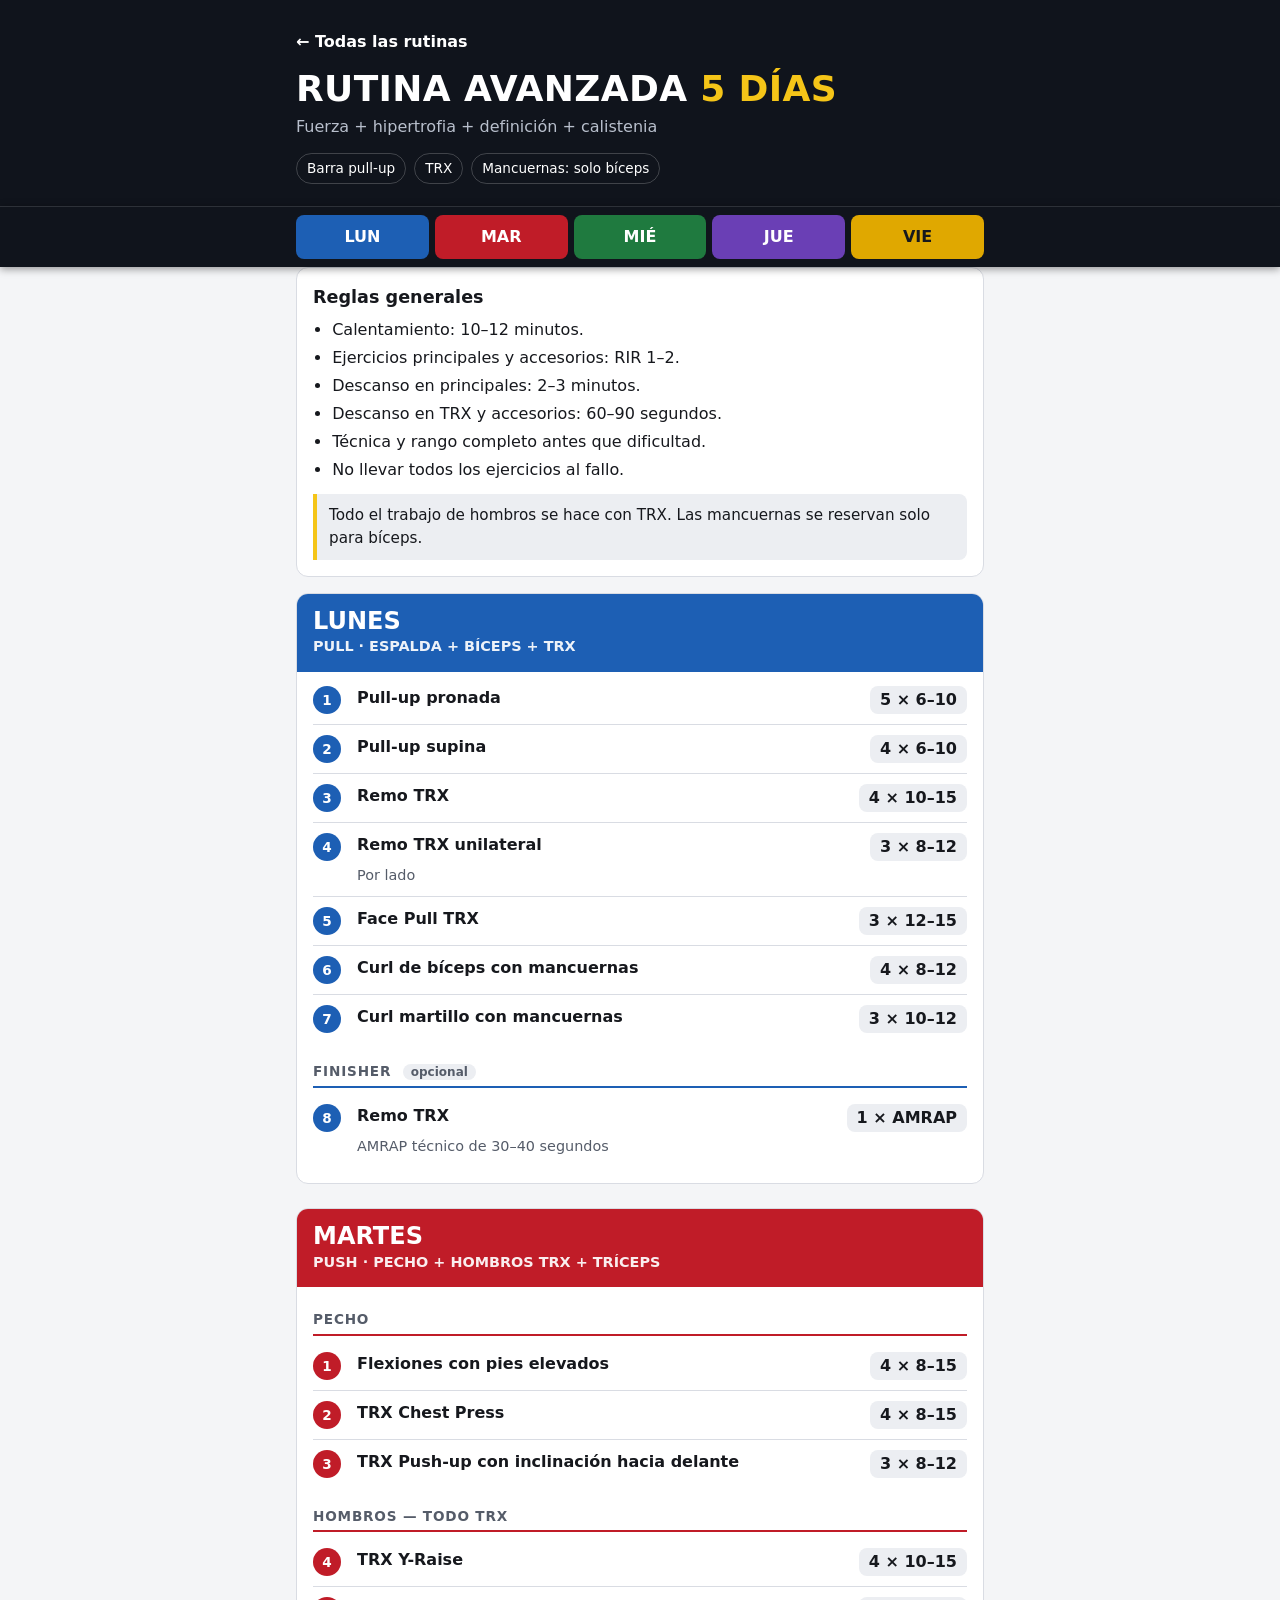
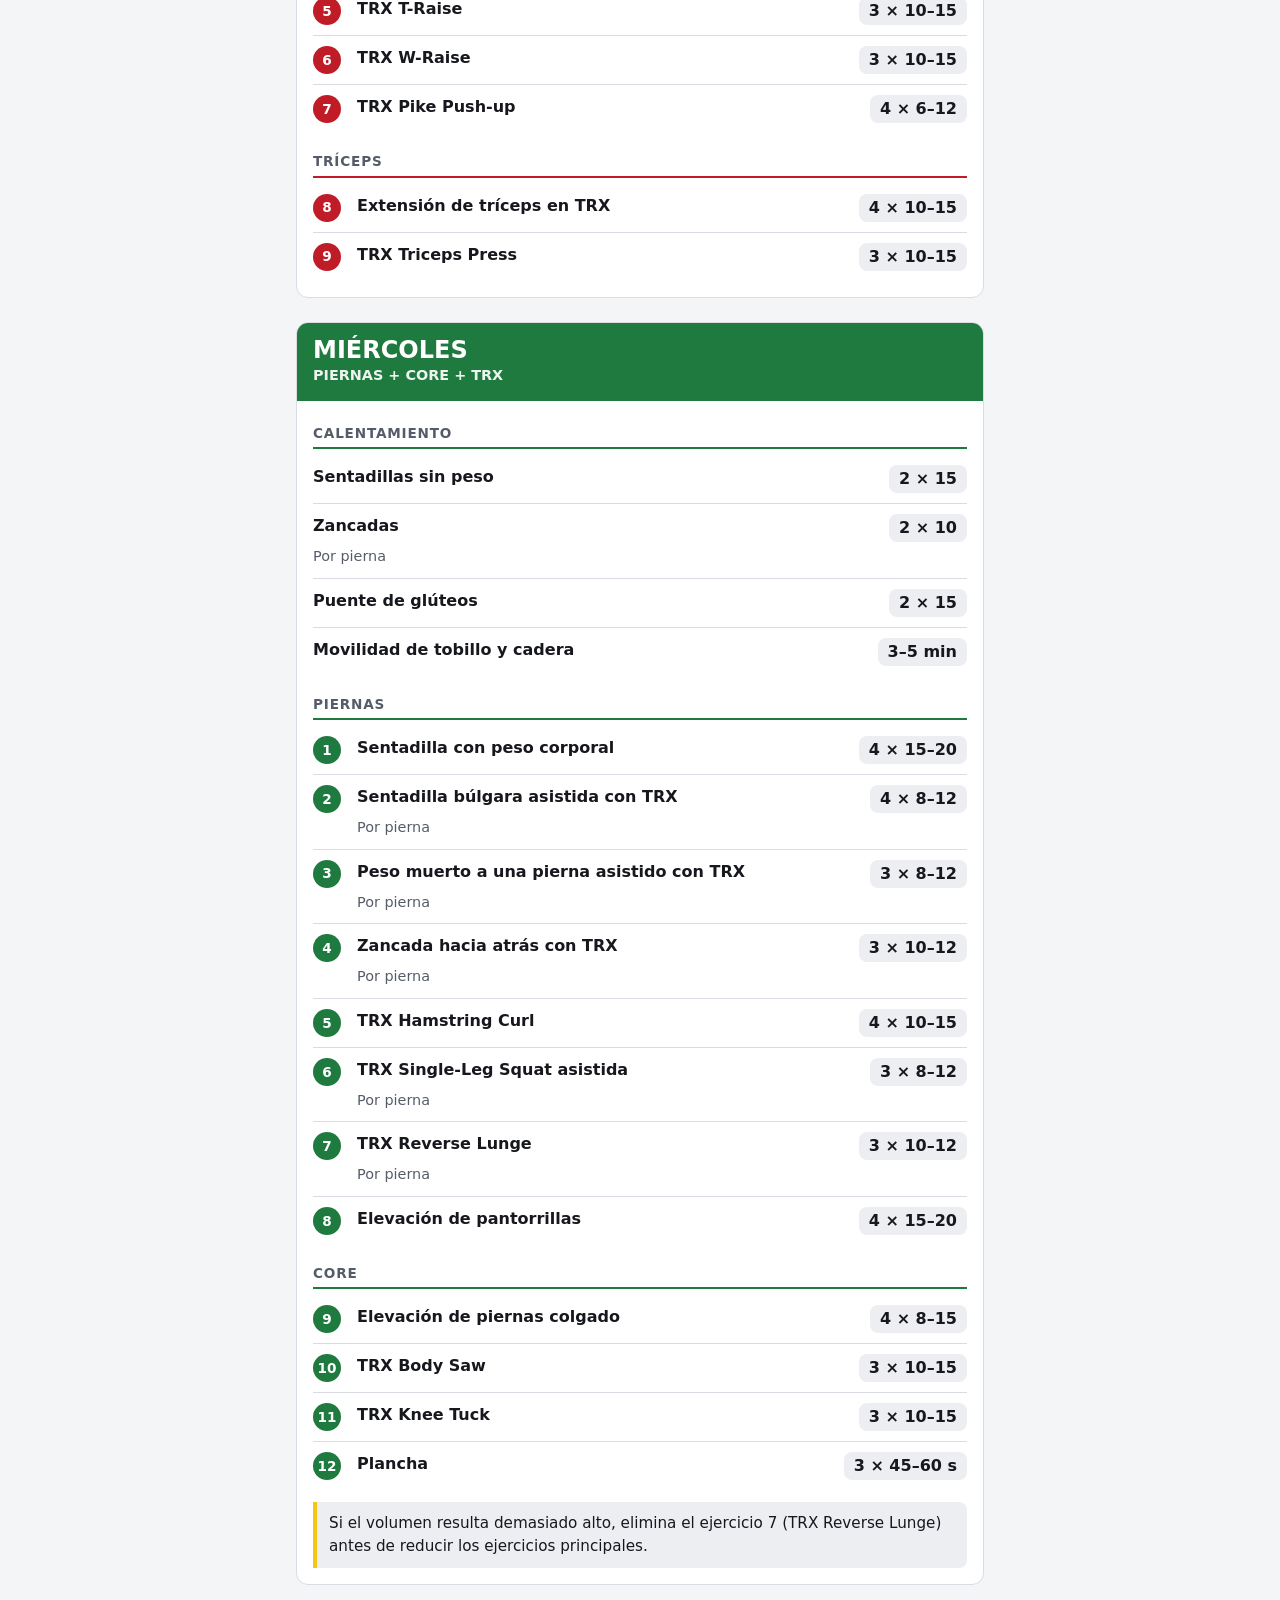
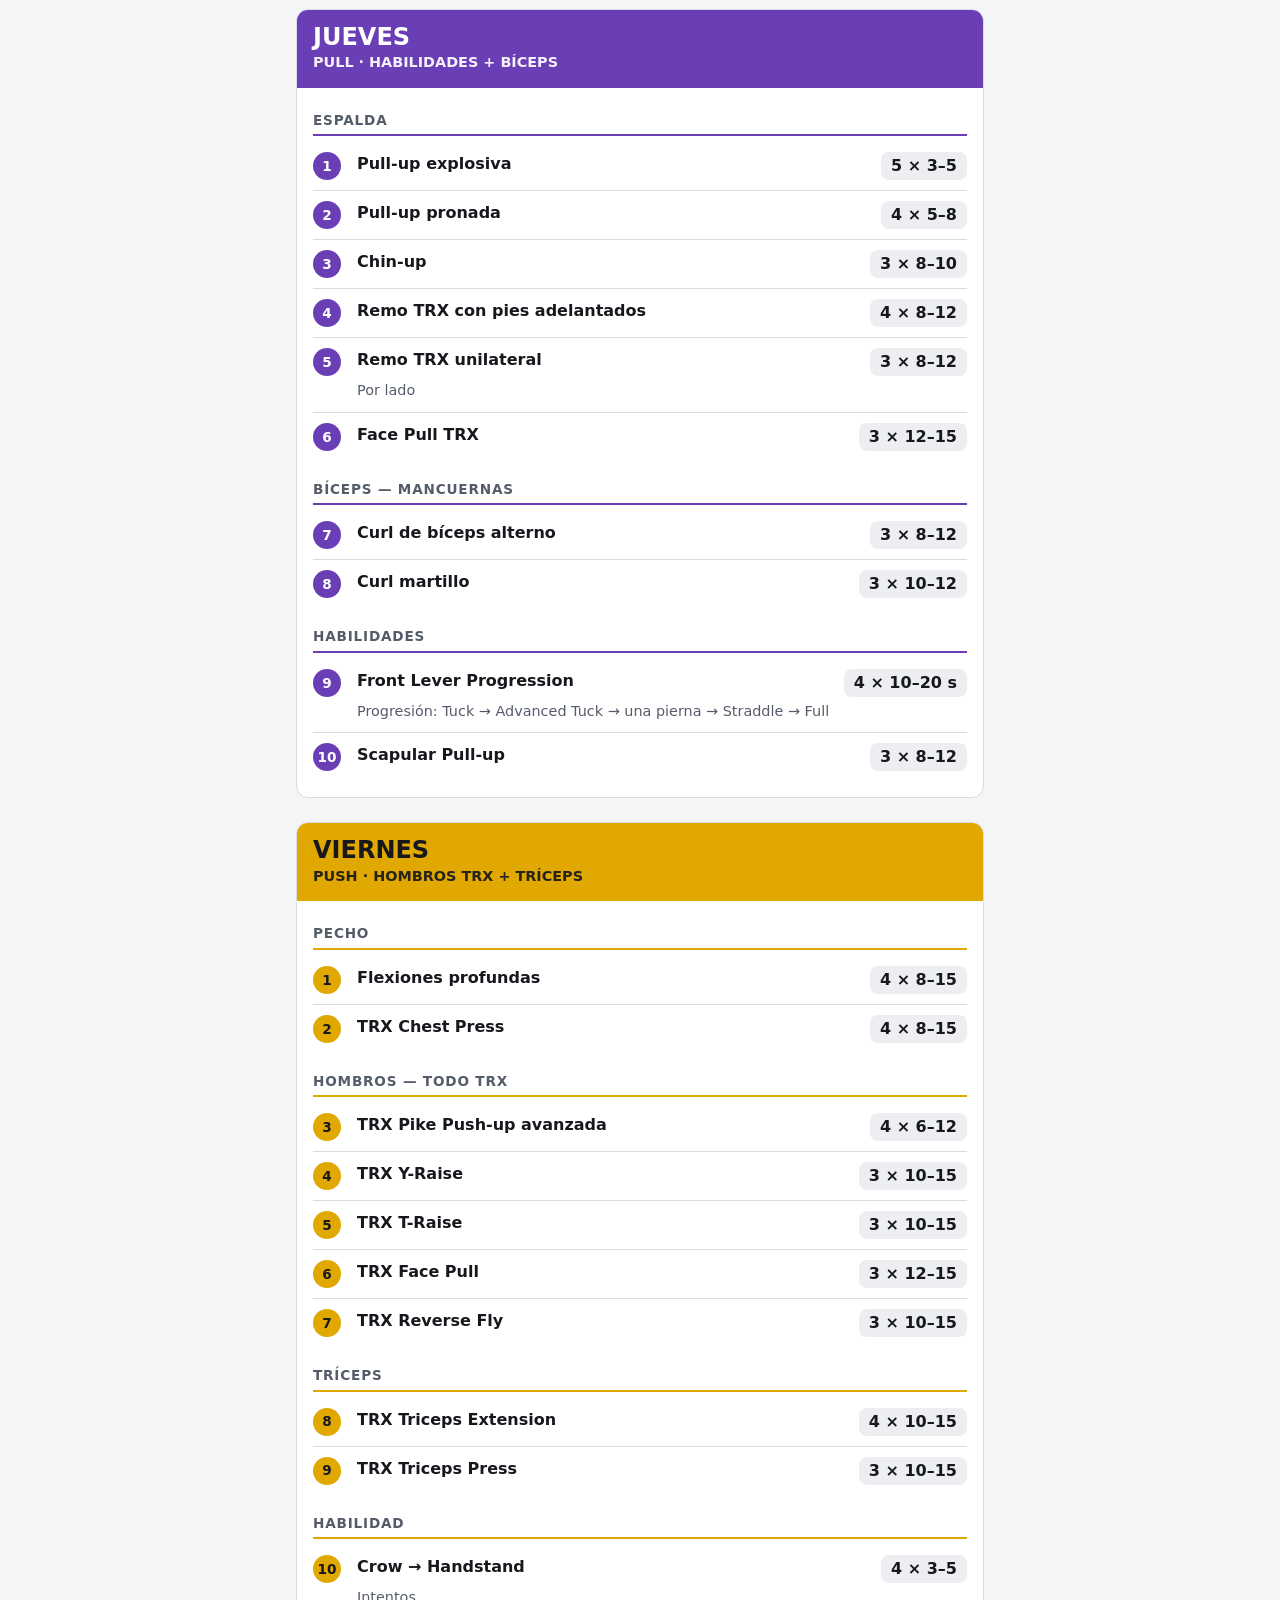
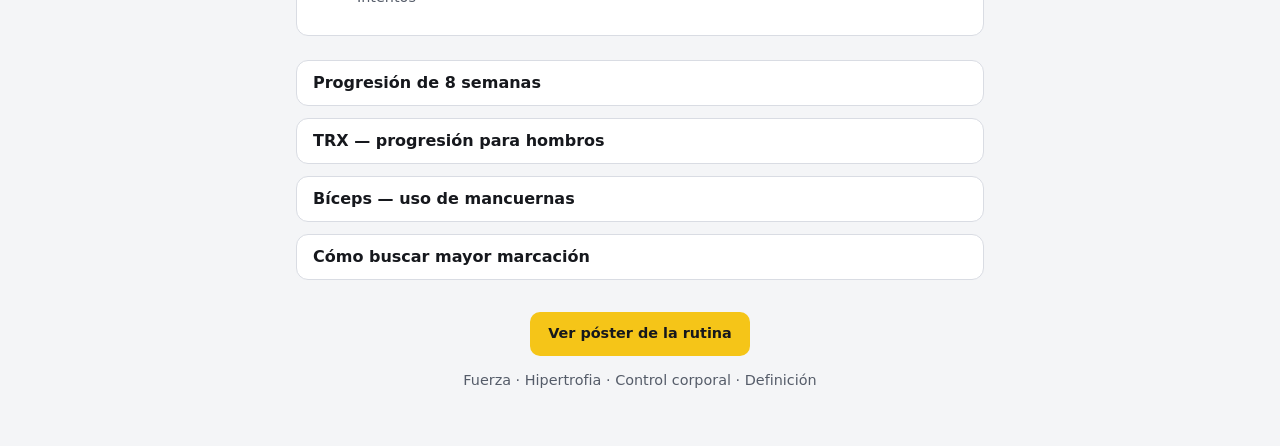
==== rutinas/avanzada-5-dias.html @ 7c186f1a "first commit" ====
<!DOCTYPE html>
<html lang="es">
<head>
  <meta charset="utf-8">
  <meta name="viewport" content="width=device-width, initial-scale=1">
  <meta name="color-scheme" content="light dark">
  <meta name="description" content="Rutina avanzada de 5 días: fuerza, hipertrofia, definición y calistenia con barra pull-up y TRX.">
  <title>Rutina Avanzada 5 días</title>
  <link rel="stylesheet" href="../css/styles.css">
</head>
<body>

  <header class="site-header">
    <div class="wrap">
      <a class="back" href="../index.html">← Todas las rutinas</a>
      <h1>Rutina avanzada <span class="hl">5 días</span></h1>
      <p class="lead">Fuerza + hipertrofia + definición + calistenia</p>
      <ul class="chips">
        <li>Barra pull-up</li>
        <li>TRX</li>
        <li>Mancuernas: solo bíceps</li>
      </ul>
    </div>
  </header>

  <nav class="daynav" aria-label="Días de la rutina">
    <ul>
      <li><a class="d-lunes" href="#lunes">Lun</a></li>
      <li><a class="d-martes" href="#martes">Mar</a></li>
      <li><a class="d-miercoles" href="#miercoles">Mié</a></li>
      <li><a class="d-jueves" href="#jueves">Jue</a></li>
      <li><a class="d-viernes" href="#viernes">Vie</a></li>
    </ul>
  </nav>

  <main class="wrap">

    <section class="card" aria-labelledby="reglas">
      <h2 id="reglas">Reglas generales</h2>
      <ul>
        <li>Calentamiento: 10–12 minutos.</li>
        <li>Ejercicios principales y accesorios: RIR 1–2.</li>
        <li>Descanso en principales: 2–3 minutos.</li>
        <li>Descanso en TRX y accesorios: 60–90 segundos.</li>
        <li>Técnica y rango completo antes que dificultad.</li>
        <li>No llevar todos los ejercicios al fallo.</li>
      </ul>
      <p class="note">
        Todo el trabajo de hombros se hace con TRX. Las mancuernas se reservan
        solo para bíceps.
      </p>
    </section>

    <!-- ================= LUNES ================= -->
    <section class="day day-lunes" id="lunes" aria-labelledby="h-lunes">
      <div class="day-head">
        <h2 id="h-lunes">Lunes</h2>
        <p>Pull · Espalda + bíceps + TRX</p>
      </div>
      <div class="day-body">
        <ul class="ex-list">
          <li><span class="ex-name">Pull-up pronada</span><span class="ex-sets">5 × 6–10</span></li>
          <li><span class="ex-name">Pull-up supina</span><span class="ex-sets">4 × 6–10</span></li>
          <li><span class="ex-name">Remo TRX</span><span class="ex-sets">4 × 10–15</span></li>
          <li><span class="ex-name">Remo TRX unilateral</span><span class="ex-sets">3 × 8–12</span><p class="ex-note">Por lado</p></li>
          <li><span class="ex-name">Face Pull TRX</span><span class="ex-sets">3 × 12–15</span></li>
          <li><span class="ex-name">Curl de bíceps con mancuernas</span><span class="ex-sets">4 × 8–12</span></li>
          <li><span class="ex-name">Curl martillo con mancuernas</span><span class="ex-sets">3 × 10–12</span></li>
        </ul>

        <h3 class="block-title">Finisher <span class="tag">opcional</span></h3>
        <ul class="ex-list">
          <li><span class="ex-name">Remo TRX</span><span class="ex-sets">1 × AMRAP</span><p class="ex-note">AMRAP técnico de 30–40 segundos</p></li>
        </ul>
      </div>
    </section>

    <!-- ================= MARTES ================= -->
    <section class="day day-martes" id="martes" aria-labelledby="h-martes">
      <div class="day-head">
        <h2 id="h-martes">Martes</h2>
        <p>Push · Pecho + hombros TRX + tríceps</p>
      </div>
      <div class="day-body">
        <h3 class="block-title">Pecho</h3>
        <ul class="ex-list">
          <li><span class="ex-name">Flexiones con pies elevados</span><span class="ex-sets">4 × 8–15</span></li>
          <li><span class="ex-name">TRX Chest Press</span><span class="ex-sets">4 × 8–15</span></li>
          <li><span class="ex-name">TRX Push-up con inclinación hacia delante</span><span class="ex-sets">3 × 8–12</span></li>
        </ul>

        <h3 class="block-title">Hombros — todo TRX</h3>
        <ul class="ex-list">
          <li><span class="ex-name">TRX Y-Raise</span><span class="ex-sets">4 × 10–15</span></li>
          <li><span class="ex-name">TRX T-Raise</span><span class="ex-sets">3 × 10–15</span></li>
          <li><span class="ex-name">TRX W-Raise</span><span class="ex-sets">3 × 10–15</span></li>
          <li><span class="ex-name">TRX Pike Push-up</span><span class="ex-sets">4 × 6–12</span></li>
        </ul>

        <h3 class="block-title">Tríceps</h3>
        <ul class="ex-list">
          <li><span class="ex-name">Extensión de tríceps en TRX</span><span class="ex-sets">4 × 10–15</span></li>
          <li><span class="ex-name">TRX Triceps Press</span><span class="ex-sets">3 × 10–15</span></li>
        </ul>
      </div>
    </section>

    <!-- ================= MIÉRCOLES ================= -->
    <section class="day day-miercoles" id="miercoles" aria-labelledby="h-miercoles">
      <div class="day-head">
        <h2 id="h-miercoles">Miércoles</h2>
        <p>Piernas + core + TRX</p>
      </div>
      <div class="day-body">
        <h3 class="block-title">Calentamiento</h3>
        <ul class="ex-list no-num">
          <li><span class="ex-name">Sentadillas sin peso</span><span class="ex-sets">2 × 15</span></li>
          <li><span class="ex-name">Zancadas</span><span class="ex-sets">2 × 10</span><p class="ex-note">Por pierna</p></li>
          <li><span class="ex-name">Puente de glúteos</span><span class="ex-sets">2 × 15</span></li>
          <li><span class="ex-name">Movilidad de tobillo y cadera</span><span class="ex-sets">3–5 min</span></li>
        </ul>

        <h3 class="block-title">Piernas</h3>
        <ul class="ex-list">
          <li><span class="ex-name">Sentadilla con peso corporal</span><span class="ex-sets">4 × 15–20</span></li>
          <li><span class="ex-name">Sentadilla búlgara asistida con TRX</span><span class="ex-sets">4 × 8–12</span><p class="ex-note">Por pierna</p></li>
          <li><span class="ex-name">Peso muerto a una pierna asistido con TRX</span><span class="ex-sets">3 × 8–12</span><p class="ex-note">Por pierna</p></li>
          <li><span class="ex-name">Zancada hacia atrás con TRX</span><span class="ex-sets">3 × 10–12</span><p class="ex-note">Por pierna</p></li>
          <li><span class="ex-name">TRX Hamstring Curl</span><span class="ex-sets">4 × 10–15</span></li>
          <li><span class="ex-name">TRX Single-Leg Squat asistida</span><span class="ex-sets">3 × 8–12</span><p class="ex-note">Por pierna</p></li>
          <li><span class="ex-name">TRX Reverse Lunge</span><span class="ex-sets">3 × 10–12</span><p class="ex-note">Por pierna</p></li>
          <li><span class="ex-name">Elevación de pantorrillas</span><span class="ex-sets">4 × 15–20</span></li>
        </ul>

        <h3 class="block-title">Core</h3>
        <ul class="ex-list">
          <li><span class="ex-name">Elevación de piernas colgado</span><span class="ex-sets">4 × 8–15</span></li>
          <li><span class="ex-name">TRX Body Saw</span><span class="ex-sets">3 × 10–15</span></li>
          <li><span class="ex-name">TRX Knee Tuck</span><span class="ex-sets">3 × 10–15</span></li>
          <li><span class="ex-name">Plancha</span><span class="ex-sets">3 × 45–60 s</span></li>
        </ul>

        <p class="note">
          Si el volumen resulta demasiado alto, elimina el ejercicio 7
          (TRX Reverse Lunge) antes de reducir los ejercicios principales.
        </p>
      </div>
    </section>

    <!-- ================= JUEVES ================= -->
    <section class="day day-jueves" id="jueves" aria-labelledby="h-jueves">
      <div class="day-head">
        <h2 id="h-jueves">Jueves</h2>
        <p>Pull · Habilidades + bíceps</p>
      </div>
      <div class="day-body">
        <h3 class="block-title">Espalda</h3>
        <ul class="ex-list">
          <li><span class="ex-name">Pull-up explosiva</span><span class="ex-sets">5 × 3–5</span></li>
          <li><span class="ex-name">Pull-up pronada</span><span class="ex-sets">4 × 5–8</span></li>
          <li><span class="ex-name">Chin-up</span><span class="ex-sets">3 × 8–10</span></li>
          <li><span class="ex-name">Remo TRX con pies adelantados</span><span class="ex-sets">4 × 8–12</span></li>
          <li><span class="ex-name">Remo TRX unilateral</span><span class="ex-sets">3 × 8–12</span><p class="ex-note">Por lado</p></li>
          <li><span class="ex-name">Face Pull TRX</span><span class="ex-sets">3 × 12–15</span></li>
        </ul>

        <h3 class="block-title">Bíceps — mancuernas</h3>
        <ul class="ex-list">
          <li><span class="ex-name">Curl de bíceps alterno</span><span class="ex-sets">3 × 8–12</span></li>
          <li><span class="ex-name">Curl martillo</span><span class="ex-sets">3 × 10–12</span></li>
        </ul>

        <h3 class="block-title">Habilidades</h3>
        <ul class="ex-list">
          <li>
            <span class="ex-name">Front Lever Progression</span><span class="ex-sets">4 × 10–20 s</span>
            <p class="ex-note">Progresión: Tuck → Advanced Tuck → una pierna → Straddle → Full</p>
          </li>
          <li><span class="ex-name">Scapular Pull-up</span><span class="ex-sets">3 × 8–12</span></li>
        </ul>
      </div>
    </section>

    <!-- ================= VIERNES ================= -->
    <section class="day day-viernes" id="viernes" aria-labelledby="h-viernes">
      <div class="day-head">
        <h2 id="h-viernes">Viernes</h2>
        <p>Push · Hombros TRX + tríceps</p>
      </div>
      <div class="day-body">
        <h3 class="block-title">Pecho</h3>
        <ul class="ex-list">
          <li><span class="ex-name">Flexiones profundas</span><span class="ex-sets">4 × 8–15</span></li>
          <li><span class="ex-name">TRX Chest Press</span><span class="ex-sets">4 × 8–15</span></li>
        </ul>

        <h3 class="block-title">Hombros — todo TRX</h3>
        <ul class="ex-list">
          <li><span class="ex-name">TRX Pike Push-up avanzada</span><span class="ex-sets">4 × 6–12</span></li>
          <li><span class="ex-name">TRX Y-Raise</span><span class="ex-sets">3 × 10–15</span></li>
          <li><span class="ex-name">TRX T-Raise</span><span class="ex-sets">3 × 10–15</span></li>
          <li><span class="ex-name">TRX Face Pull</span><span class="ex-sets">3 × 12–15</span></li>
          <li><span class="ex-name">TRX Reverse Fly</span><span class="ex-sets">3 × 10–15</span></li>
        </ul>

        <h3 class="block-title">Tríceps</h3>
        <ul class="ex-list">
          <li><span class="ex-name">TRX Triceps Extension</span><span class="ex-sets">4 × 10–15</span></li>
          <li><span class="ex-name">TRX Triceps Press</span><span class="ex-sets">3 × 10–15</span></li>
        </ul>

        <h3 class="block-title">Habilidad</h3>
        <ul class="ex-list">
          <li><span class="ex-name">Crow → Handstand</span><span class="ex-sets">4 × 3–5</span><p class="ex-note">Intentos</p></li>
        </ul>
      </div>
    </section>

    <!-- ================= INFORMACIÓN ADICIONAL ================= -->
    <section id="info" aria-labelledby="h-info">
      <h2 id="h-info" class="visually-title">Más información</h2>

      <details>
        <summary>Progresión de 8 semanas</summary>
        <div class="inner">
          <ol class="weeks">
            <li><b>Sem 1</b><span>Adaptación. RIR 2–3.</span></li>
            <li><b>Sem 2</b><span>Aumentar 1 repetición cuando sea posible.</span></li>
            <li><b>Sem 3</b><span>Trabajar principalmente a RIR 1–2.</span></li>
            <li><b>Sem 4</b><span>Aumentar ligeramente la dificultad en TRX.</span></li>
            <li><b>Sem 5</b><span>Buscar la parte superior del rango de repeticiones.</span></li>
            <li><b>Sem 6</b><span>Aumentar nuevamente dificultad o repeticiones.</span></li>
            <li><b>Sem 7</b><span>Semana fuerte. Mantener técnica y evitar el fallo constante.</span></li>
            <li><b>Sem 8</b><span>Descarga. Reducir aproximadamente 30–40 % del volumen.</span></li>
          </ol>
        </div>
      </details>

      <details>
        <summary>TRX — progresión para hombros</summary>
        <div class="inner">
          <p>Para aumentar la dificultad:</p>
          <ol>
            <li>Alejar los pies del punto de anclaje.</li>
            <li>Aumentar la inclinación corporal.</li>
            <li>Aumentar el rango de movimiento.</li>
            <li>Hacer la fase negativa lentamente: 2–3 segundos.</li>
            <li>Usar variantes unilaterales cuando sean seguras.</li>
            <li>Mantener una pausa de 1 segundo en la posición de máxima contracción.</li>
          </ol>
          <p class="note">
            En Y-Raise, T-Raise, W-Raise y Reverse Fly no hace falta buscar una
            carga extrema. La calidad del movimiento y el control escapular son
            prioritarios.
          </p>
        </div>
      </details>

      <details>
        <summary>Bíceps — uso de mancuernas</summary>
        <div class="inner">
          <p>Las mancuernas se usan exclusivamente para:</p>
          <ul>
            <li>Curl de bíceps</li>
            <li>Curl alterno</li>
            <li>Curl martillo</li>
          </ul>
          <p class="note warn">
            No se usan mancuernas para hombros, pecho ni piernas en esta versión.
          </p>
        </div>
      </details>

      <details>
        <summary>Cómo buscar mayor marcación</summary>
        <div class="inner">
          <p>
            El entrenamiento con TRX puede aumentar el trabajo muscular y el
            control, pero no elimina grasa de una zona concreta (hombros,
            brazos o abdomen). La definición visual depende principalmente del
            porcentaje de grasa corporal.
          </p>
          <ol>
            <li>Mantener el entrenamiento de fuerza.</li>
            <li>Mantener suficiente proteína.</li>
            <li>Controlar la ingesta calórica según el objetivo.</li>
            <li>Dormir y recuperar adecuadamente.</li>
            <li>Progresar en los ejercicios.</li>
            <li>Mantener constancia durante varias semanas.</li>
          </ol>
        </div>
      </details>
    </section>

  </main>

  <footer class="site-footer">
    <div class="wrap">
      <a class="btn" href="../img/avanzada-5-dias-poster.webp">Ver póster de la rutina</a>
      <p>Fuerza · Hipertrofia · Control corporal · Definición</p>
    </div>
  </footer>

</body>
</html>
---- css/styles.css ----
/* ==========================================================
   Rutinas — hoja de estilos compartida (mobile-first)
   Sin JavaScript. Modo claro/oscuro según el dispositivo.
   ========================================================== */

:root {
  --bg: #f4f5f7;
  --surface: #ffffff;
  --surface-2: #eceef2;
  --text: #16181d;
  --muted: #555c69;
  --border: #d9dce3;
  --link: #1d5fb4;
  --header-bg: #10141c;
  --header-text: #ffffff;
  --header-muted: #b8bfcc;
  --accent: #f5c518;

  --radius: 12px;
  --gutter: 16px;
  --tap: 44px;

  /* Un color por día, como en el póster */
  --lunes: #1d5fb4;
  --martes: #c01c28;
  --miercoles: #1f7a3f;
  --jueves: #6a3fb5;
  --viernes: #e0a800;
  --on-lunes: #ffffff;
  --on-martes: #ffffff;
  --on-miercoles: #ffffff;
  --on-jueves: #ffffff;
  --on-viernes: #16181d;
}

@media (prefers-color-scheme: dark) {
  :root {
    --bg: #0d1016;
    --surface: #171b24;
    --surface-2: #212633;
    --text: #eef0f4;
    --muted: #a5adbb;
    --border: #2b3140;
    --link: #7fb0ff;
    --header-bg: #06080c;
  }
}

*,
*::before,
*::after {
  box-sizing: border-box;
}

html {
  -webkit-text-size-adjust: 100%;
  scroll-behavior: smooth;
  scroll-padding-top: 64px; /* deja ver el título del día bajo el menú fijo */
}

body {
  margin: 0;
  background: var(--bg);
  color: var(--text);
  font: 1rem/1.5 system-ui, -apple-system, "Segoe UI", Roboto, sans-serif;
  overflow-wrap: anywhere;
}

img {
  max-width: 100%;
  height: auto;
}

a {
  color: var(--link);
}

a:focus-visible,
summary:focus-visible {
  outline: 3px solid var(--accent);
  outline-offset: 2px;
}

/* Título solo para lectores de pantalla */
.visually-title {
  position: absolute;
  width: 1px;
  height: 1px;
  overflow: hidden;
  clip-path: inset(50%);
  white-space: nowrap;
}

.wrap {
  max-width: 720px;
  margin: 0 auto;
  padding: 0 var(--gutter);
}

/* ---------- Cabecera ---------- */

.site-header {
  background: var(--header-bg);
  color: var(--header-text);
  padding: 20px 0 22px;
}

.site-header h1 {
  margin: 0 0 6px;
  font-size: 1.75rem;
  line-height: 1.15;
  text-transform: uppercase;
  letter-spacing: 0.01em;
}

.site-header h1 .hl {
  color: var(--accent);
}

.site-header .lead {
  margin: 0;
  color: var(--header-muted);
}

.back {
  display: inline-flex;
  align-items: center;
  min-height: var(--tap);
  margin-bottom: 4px;
  color: var(--header-text);
  font-weight: 600;
  text-decoration: none;
}

.back:hover {
  text-decoration: underline;
}

.chips {
  display: flex;
  flex-wrap: wrap;
  gap: 8px;
  margin: 14px 0 0;
  padding: 0;
  list-style: none;
}

.chips li {
  padding: 4px 10px;
  border: 1px solid #ffffff33;
  border-radius: 999px;
  font-size: 0.85rem;
  color: var(--header-text);
}

/* ---------- Menú de días (fijo arriba) ---------- */

.daynav {
  position: sticky;
  top: 0;
  z-index: 10;
  background: var(--header-bg);
  border-top: 1px solid #ffffff1f;
  box-shadow: 0 2px 8px #0006;
}

.daynav ul {
  display: grid;
  grid-template-columns: repeat(5, 1fr);
  gap: 6px;
  max-width: 720px;
  margin: 0 auto;
  padding: 8px var(--gutter);
  list-style: none;
}

.daynav a {
  display: flex;
  align-items: center;
  justify-content: center;
  min-height: var(--tap);
  border-radius: 8px;
  font-size: 0.9rem;
  font-weight: 700;
  text-decoration: none;
  text-transform: uppercase;
}

.daynav .d-lunes { background: var(--lunes); color: var(--on-lunes); }
.daynav .d-martes { background: var(--martes); color: var(--on-martes); }
.daynav .d-miercoles { background: var(--miercoles); color: var(--on-miercoles); }
.daynav .d-jueves { background: var(--jueves); color: var(--on-jueves); }
.daynav .d-viernes { background: var(--viernes); color: var(--on-viernes); }

/* ---------- Tarjetas genéricas ---------- */

main {
  padding: 20px 0 8px;
}

.card {
  background: var(--surface);
  border: 1px solid var(--border);
  border-radius: var(--radius);
  padding: 16px;
  margin: 0 0 16px;
}

.card h2 {
  margin: 0 0 8px;
  font-size: 1.1rem;
}

.card ul,
.card ol {
  margin: 0;
  padding-left: 1.2rem;
}

.card li + li {
  margin-top: 4px;
}

.note {
  margin: 12px 0 0;
  padding: 10px 12px;
  border-left: 4px solid var(--accent);
  background: var(--surface-2);
  border-radius: 0 8px 8px 0;
  font-size: 0.95rem;
}

.note.warn {
  border-left-color: var(--martes);
}

/* ---------- Inicio: lista de rutinas ---------- */

.routine-list {
  display: grid;
  gap: 16px;
  margin: 0;
  padding: 0;
  list-style: none;
}

.routine-card {
  display: block;
  padding: 18px;
  background: var(--surface);
  border: 1px solid var(--border);
  border-left: 6px solid var(--accent);
  border-radius: var(--radius);
  color: var(--text);
  text-decoration: none;
}

.routine-card:hover {
  border-color: var(--accent);
}

.routine-card h2 {
  margin: 0 0 4px;
  font-size: 1.25rem;
}

.routine-card p {
  margin: 0 0 10px;
  color: var(--muted);
}

.routine-card .meta {
  display: flex;
  flex-wrap: wrap;
  gap: 8px;
  margin: 0;
  padding: 0;
  list-style: none;
}

.routine-card .meta li {
  padding: 3px 10px;
  background: var(--surface-2);
  border-radius: 999px;
  font-size: 0.85rem;
}

.routine-card .go {
  display: inline-block;
  margin-top: 12px;
  font-weight: 700;
  color: var(--link);
}

/* ---------- Días ---------- */

.day {
  margin: 0 0 24px;
  background: var(--surface);
  border: 1px solid var(--border);
  border-radius: var(--radius);
  overflow: hidden;
}

.day-head {
  padding: 14px 16px;
  background: var(--day);
  color: var(--on-day);
}

.day-head h2 {
  margin: 0;
  font-size: 1.5rem;
  line-height: 1.1;
  text-transform: uppercase;
}

.day-head p {
  margin: 2px 0 0;
  font-size: 0.9rem;
  font-weight: 600;
  text-transform: uppercase;
  opacity: 0.92;
}

.day-lunes { --day: var(--lunes); --on-day: var(--on-lunes); }
.day-martes { --day: var(--martes); --on-day: var(--on-martes); }
.day-miercoles { --day: var(--miercoles); --on-day: var(--on-miercoles); }
.day-jueves { --day: var(--jueves); --on-day: var(--on-jueves); }
.day-viernes { --day: var(--viernes); --on-day: var(--on-viernes); }

.day-body {
  padding: 4px 16px 16px;
  counter-reset: ex; /* la numeración continúa entre bloques del mismo día */
}

.block-title {
  margin: 18px 0 6px;
  padding-bottom: 4px;
  border-bottom: 2px solid var(--day);
  font-size: 0.85rem;
  letter-spacing: 0.06em;
  text-transform: uppercase;
  color: var(--muted);
}

.block-title .tag {
  margin-left: 6px;
  padding: 1px 8px;
  border-radius: 999px;
  background: var(--surface-2);
  font-size: 0.75rem;
  letter-spacing: 0;
  text-transform: none;
}

.ex-list {
  margin: 0;
  padding: 0;
  list-style: none;
}

.ex-list > li {
  display: grid;
  grid-template-columns: 32px 1fr auto;
  align-items: start;
  gap: 4px 12px;
  padding: 10px 0;
  border-bottom: 1px solid var(--border);
}

.ex-list > li:last-child {
  border-bottom: 0;
}

.ex-list:not(.no-num) > li {
  counter-increment: ex;
}

.ex-list:not(.no-num) > li::before {
  content: counter(ex);
  display: grid;
  place-items: center;
  width: 28px;
  height: 28px;
  border-radius: 50%;
  background: var(--day);
  color: var(--on-day);
  font-size: 0.85rem;
  font-weight: 700;
}

.ex-list.no-num > li {
  grid-template-columns: 1fr auto;
}

.ex-name {
  font-weight: 600;
}

.ex-sets {
  padding: 2px 10px;
  border-radius: 8px;
  background: var(--surface-2);
  font-weight: 700;
  font-variant-numeric: tabular-nums;
  white-space: nowrap;
}

.ex-note {
  grid-column: 2 / -1;
  margin: 0;
  color: var(--muted);
  font-size: 0.9rem;
}

.no-num .ex-note {
  grid-column: 1 / -1;
}

/* ---------- Información adicional (colapsable) ---------- */

details {
  margin: 0 0 12px;
  background: var(--surface);
  border: 1px solid var(--border);
  border-radius: var(--radius);
}

summary {
  display: flex;
  align-items: center;
  min-height: var(--tap);
  padding: 8px 16px;
  font-weight: 700;
  cursor: pointer;
}

details[open] > summary {
  border-bottom: 1px solid var(--border);
}

details .inner {
  padding: 12px 16px 16px;
}

details .inner > :first-child {
  margin-top: 0;
}

details .inner > :last-child {
  margin-bottom: 0;
}

.weeks {
  margin: 0;
  padding: 0;
  list-style: none;
}

.weeks li {
  display: grid;
  grid-template-columns: 52px 1fr;
  gap: 8px;
  padding: 8px 0;
  border-bottom: 1px solid var(--border);
}

.weeks li:last-child {
  border-bottom: 0;
}

.weeks b {
  color: var(--muted);
}

/* ---------- Pie ---------- */

.site-footer {
  padding: 20px 0 40px;
  color: var(--muted);
  font-size: 0.9rem;
  text-align: center;
}

.btn {
  display: inline-flex;
  align-items: center;
  justify-content: center;
  min-height: var(--tap);
  padding: 0 18px;
  border-radius: 10px;
  background: var(--accent);
  color: #16181d;
  font-weight: 700;
  text-decoration: none;
}

.poster {
  display: block;
  margin: 16px auto 0;
  border-radius: var(--radius);
}

/* ---------- Pantallas más grandes ---------- */

@media (min-width: 600px) {
  .site-header h1 {
    font-size: 2.25rem;
  }

  .daynav a {
    font-size: 1rem;
  }
}

/* ---------- Impresión ---------- */

@media print {
  :root {
    --bg: #fff;
    --surface: #fff;
    --surface-2: #eee;
    --text: #000;
    --muted: #333;
    --border: #999;
    --header-bg: #fff;
    --header-text: #000;
    --header-muted: #333;
  }

  .daynav,
  .back,
  .btn,
  .site-footer {
    display: none;
  }

  .day {
    break-inside: avoid;
  }
}
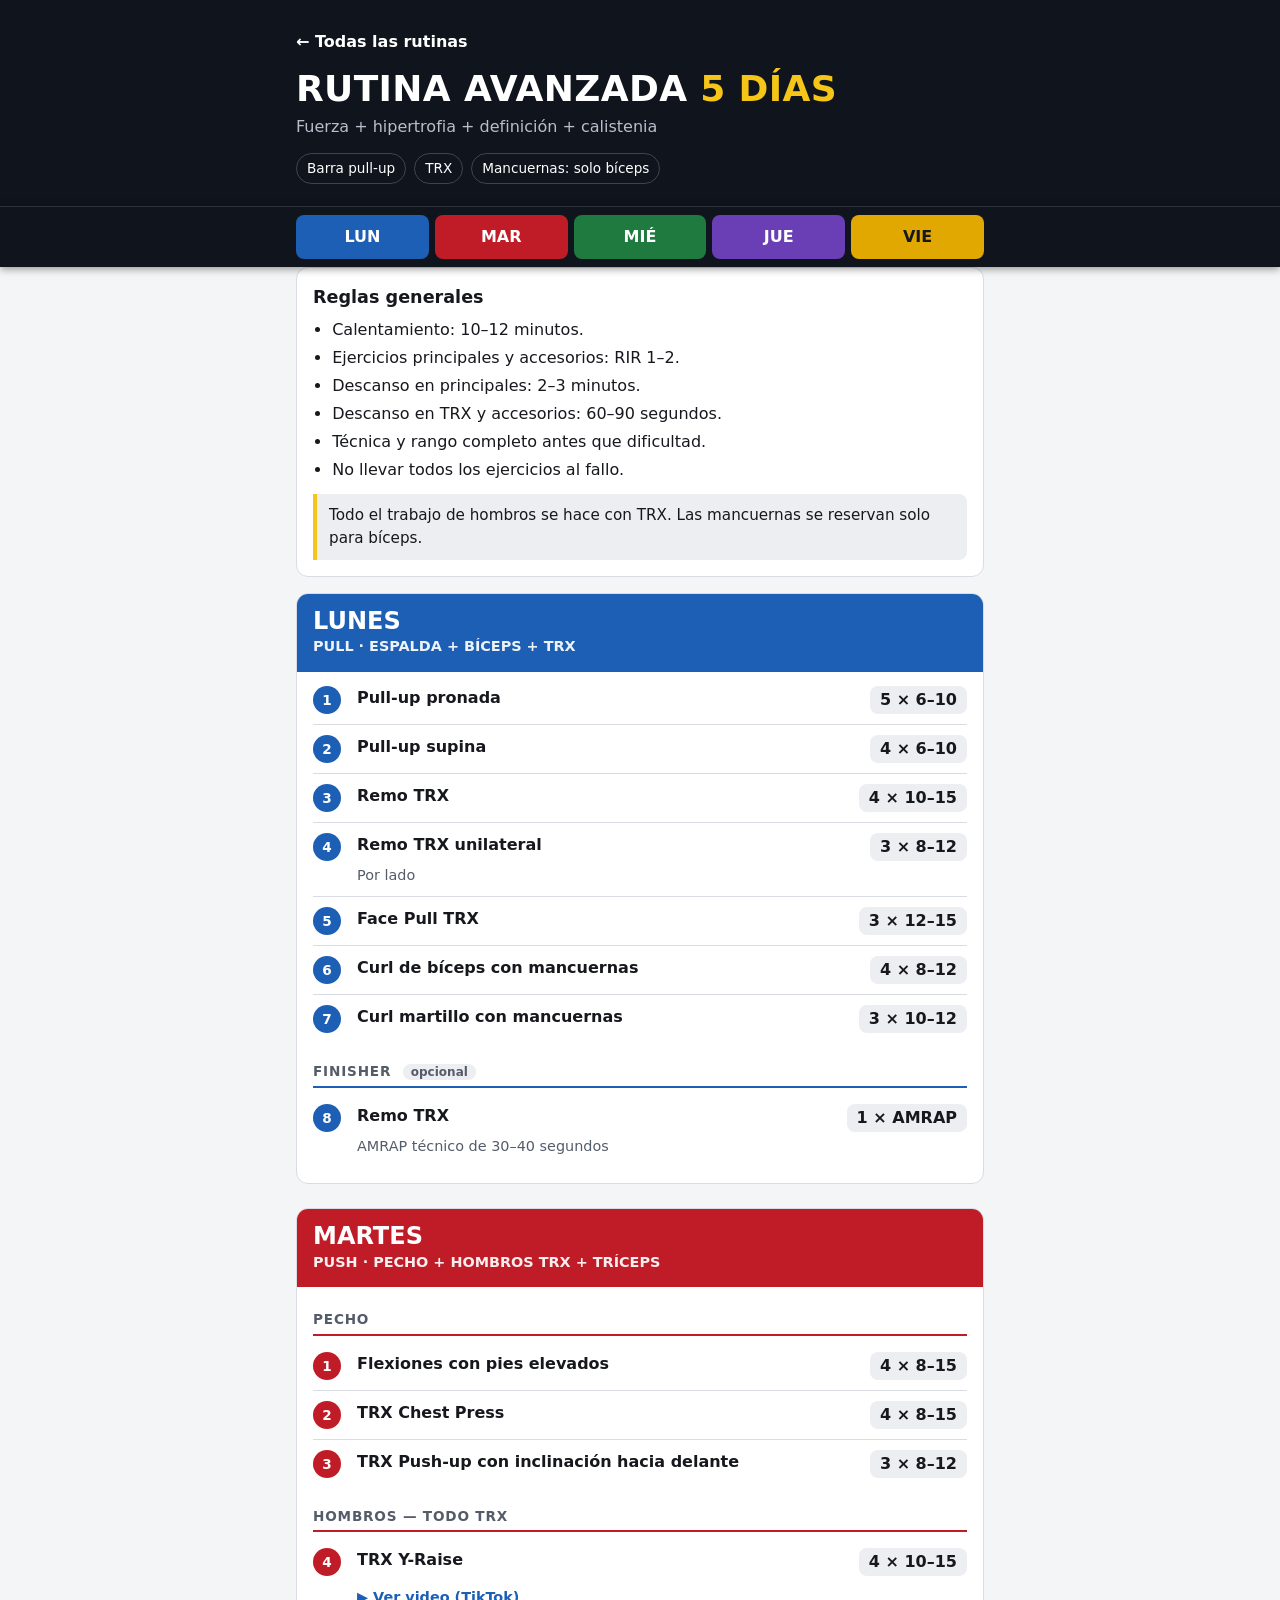
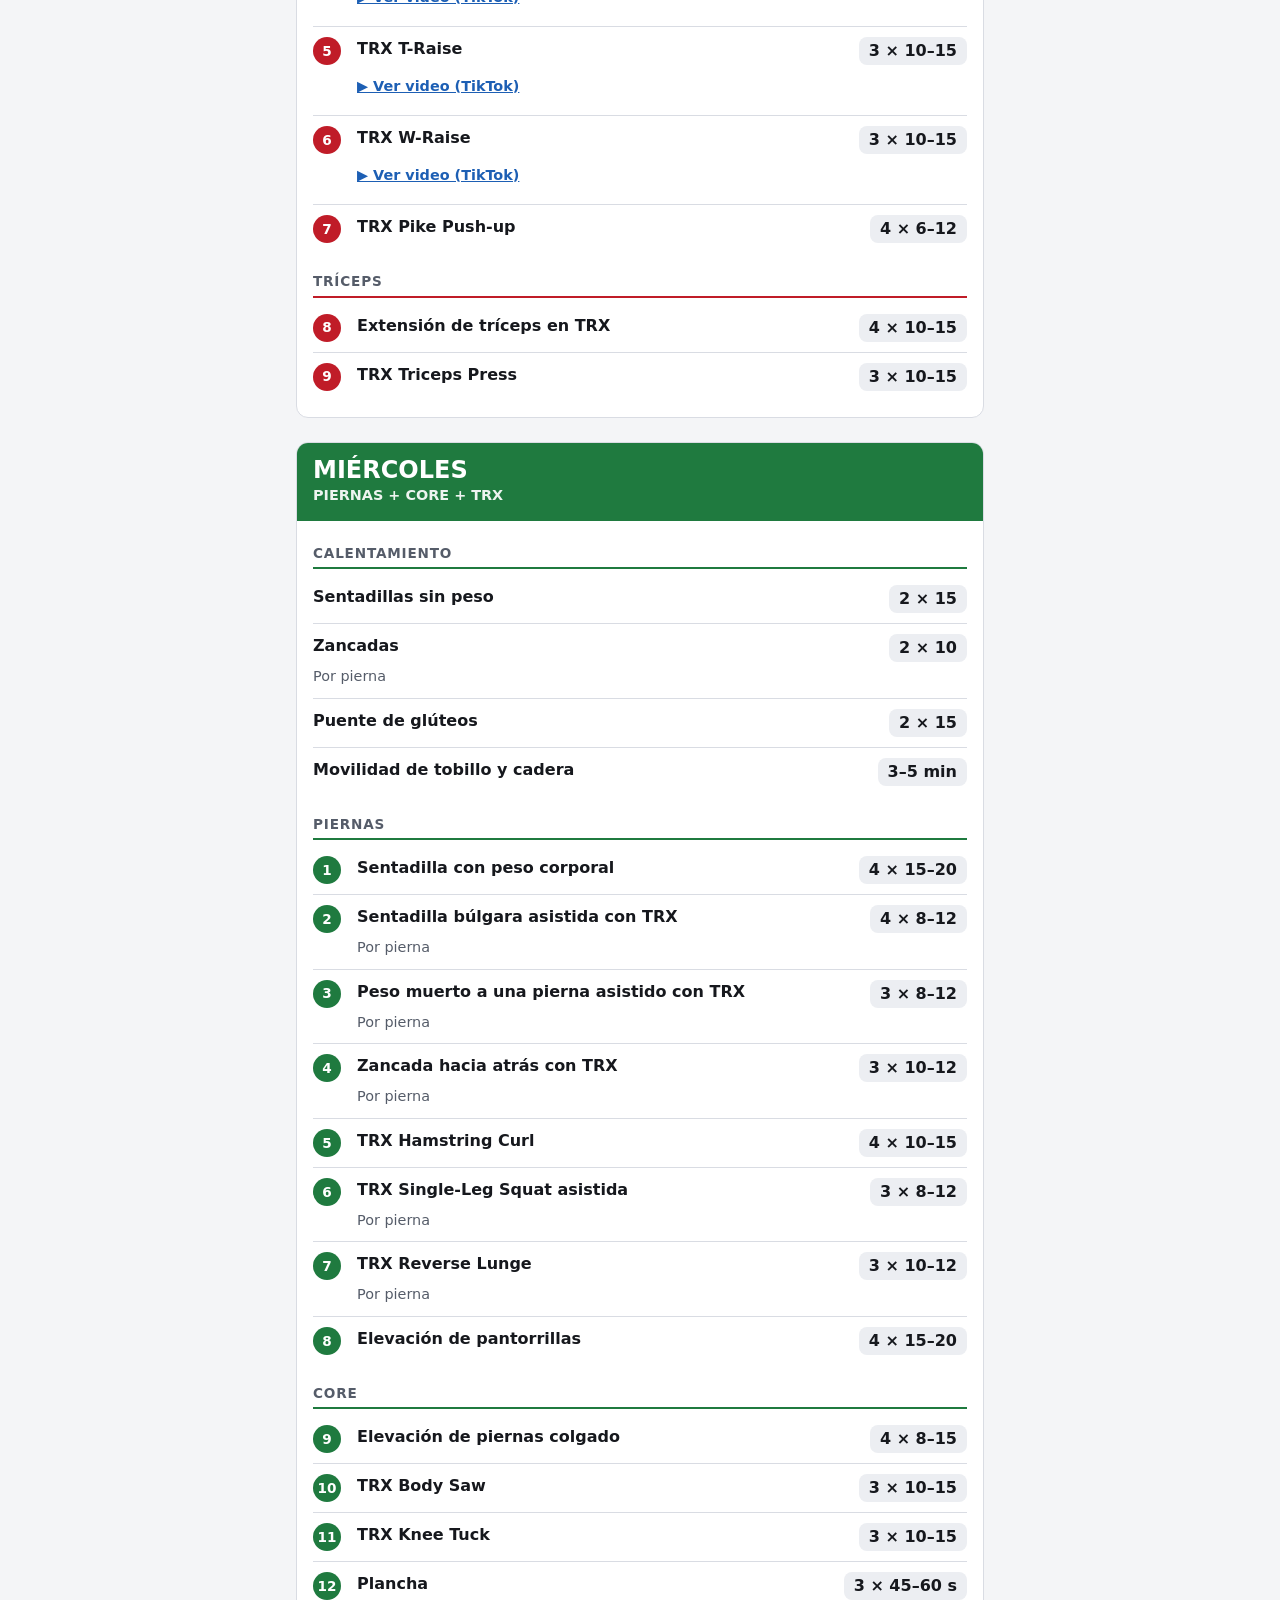
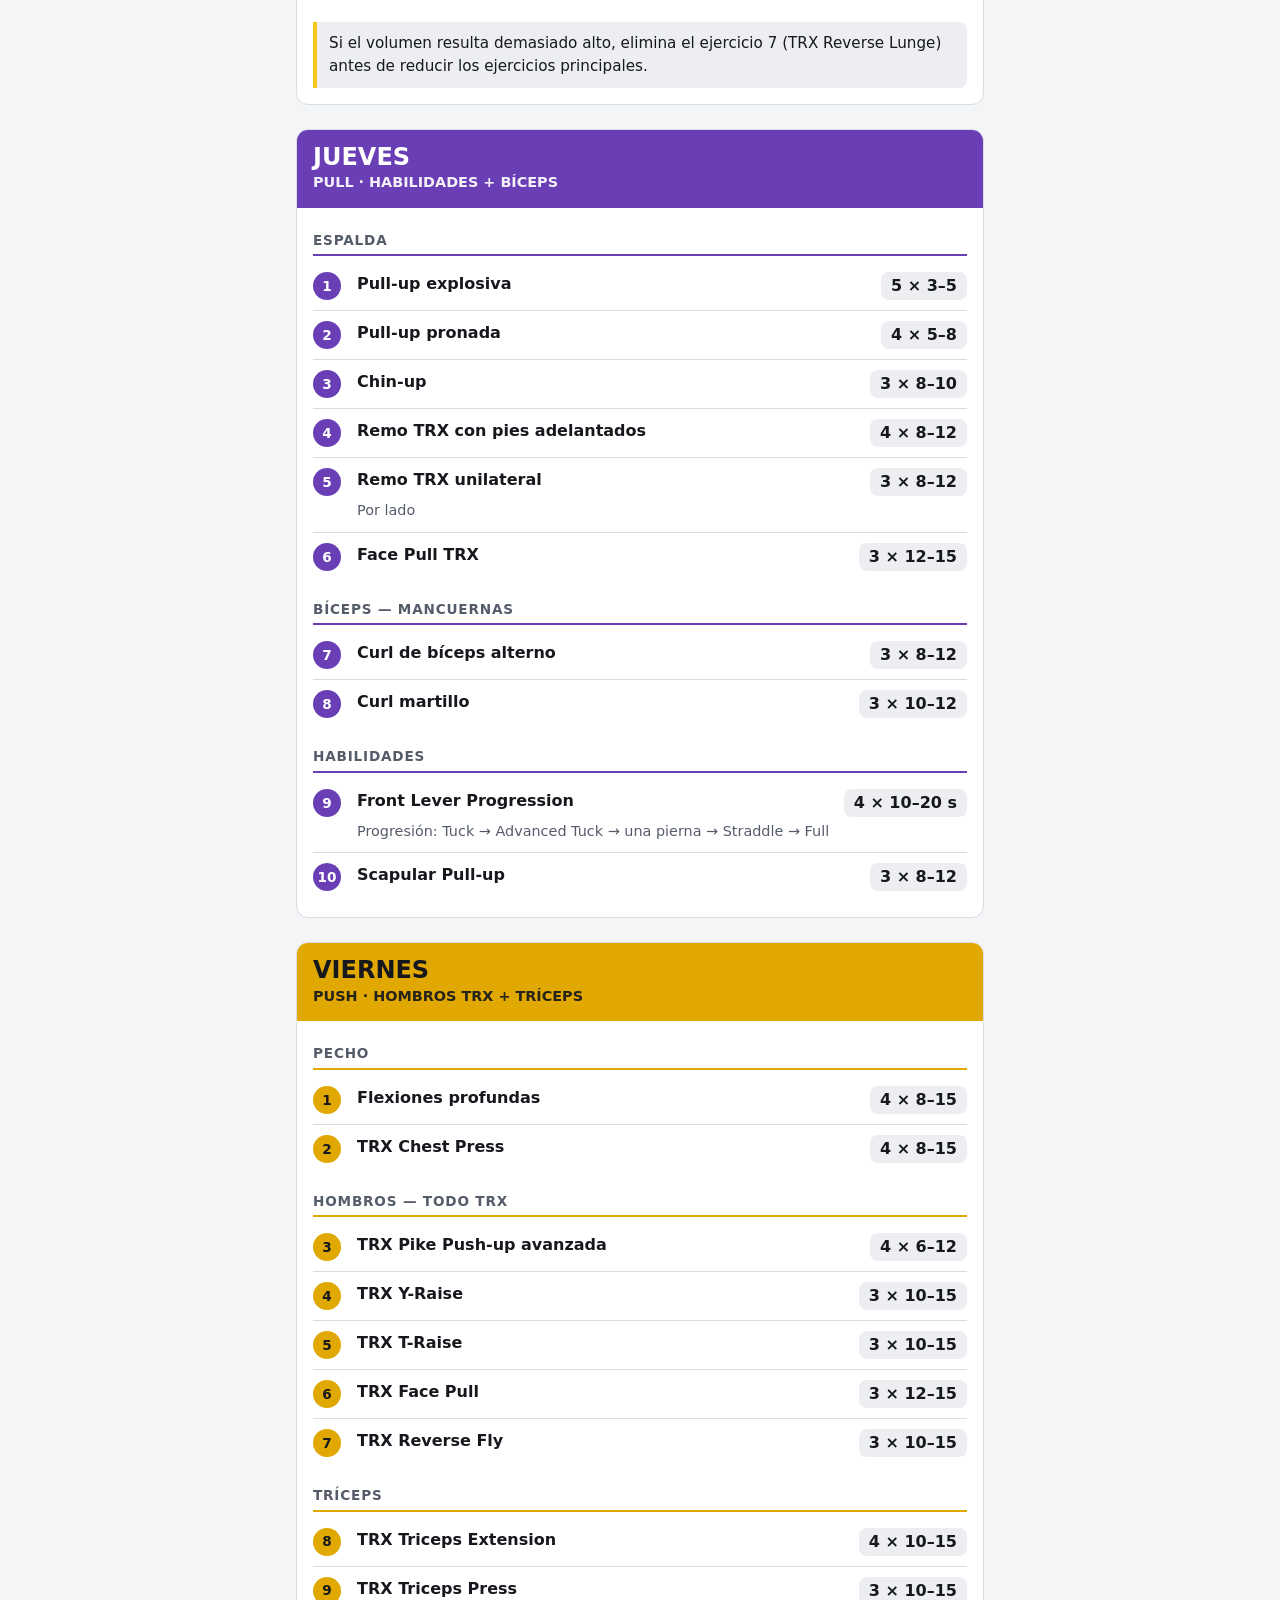
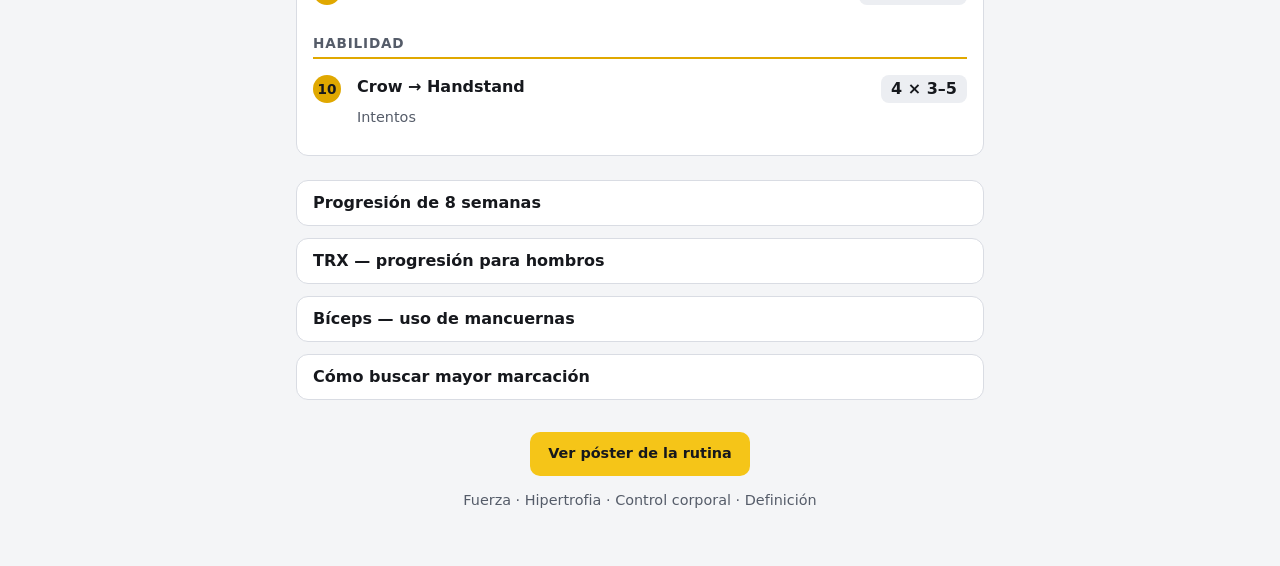
==== commit 5d00314f: "update" ====
--- a/rutinas/avanzada-5-dias.html
+++ b/rutinas/avanzada-5-dias.html
@@ -91,9 +91,9 @@
 
         <h3 class="block-title">Hombros — todo TRX</h3>
         <ul class="ex-list">
-          <li><span class="ex-name">TRX Y-Raise</span><span class="ex-sets">4 × 10–15</span></li>
-          <li><span class="ex-name">TRX T-Raise</span><span class="ex-sets">3 × 10–15</span></li>
-          <li><span class="ex-name">TRX W-Raise</span><span class="ex-sets">3 × 10–15</span></li>
+          <li><span class="ex-name">TRX Y-Raise</span><span class="ex-sets">4 × 10–15</span><p class="ex-note"><a href="https://www.tiktok.com/@nasmfitness/video/7451687788975492382?q=trx%20T-raises&amp;t=1789928721774" target="_blank" rel="noopener noreferrer">▶ Ver video (TikTok)</a></p></li>
+          <li><span class="ex-name">TRX T-Raise</span><span class="ex-sets">3 × 10–15</span><p class="ex-note"><a href="https://www.tiktok.com/@nasmfitness/video/7451687788975492382?q=trx%20T-raises&amp;t=1789928721774" target="_blank" rel="noopener noreferrer">▶ Ver video (TikTok)</a></p></li>
+          <li><span class="ex-name">TRX W-Raise</span><span class="ex-sets">3 × 10–15</span><p class="ex-note"><a href="https://www.tiktok.com/@nasmfitness/video/7451687788975492382?q=trx%20T-raises&amp;t=1789928721774" target="_blank" rel="noopener noreferrer">▶ Ver video (TikTok)</a></p></li>
           <li><span class="ex-name">TRX Pike Push-up</span><span class="ex-sets">4 × 6–12</span></li>
         </ul>
 
--- a/css/styles.css
+++ b/css/styles.css
@@ -414,6 +414,13 @@
   font-size: 0.9rem;
 }
 
+.ex-note a {
+  display: inline-flex;
+  align-items: center;
+  min-height: 36px; /* objetivo táctil cómodo */
+  font-weight: 600;
+}
+
 .no-num .ex-note {
   grid-column: 1 / -1;
 }
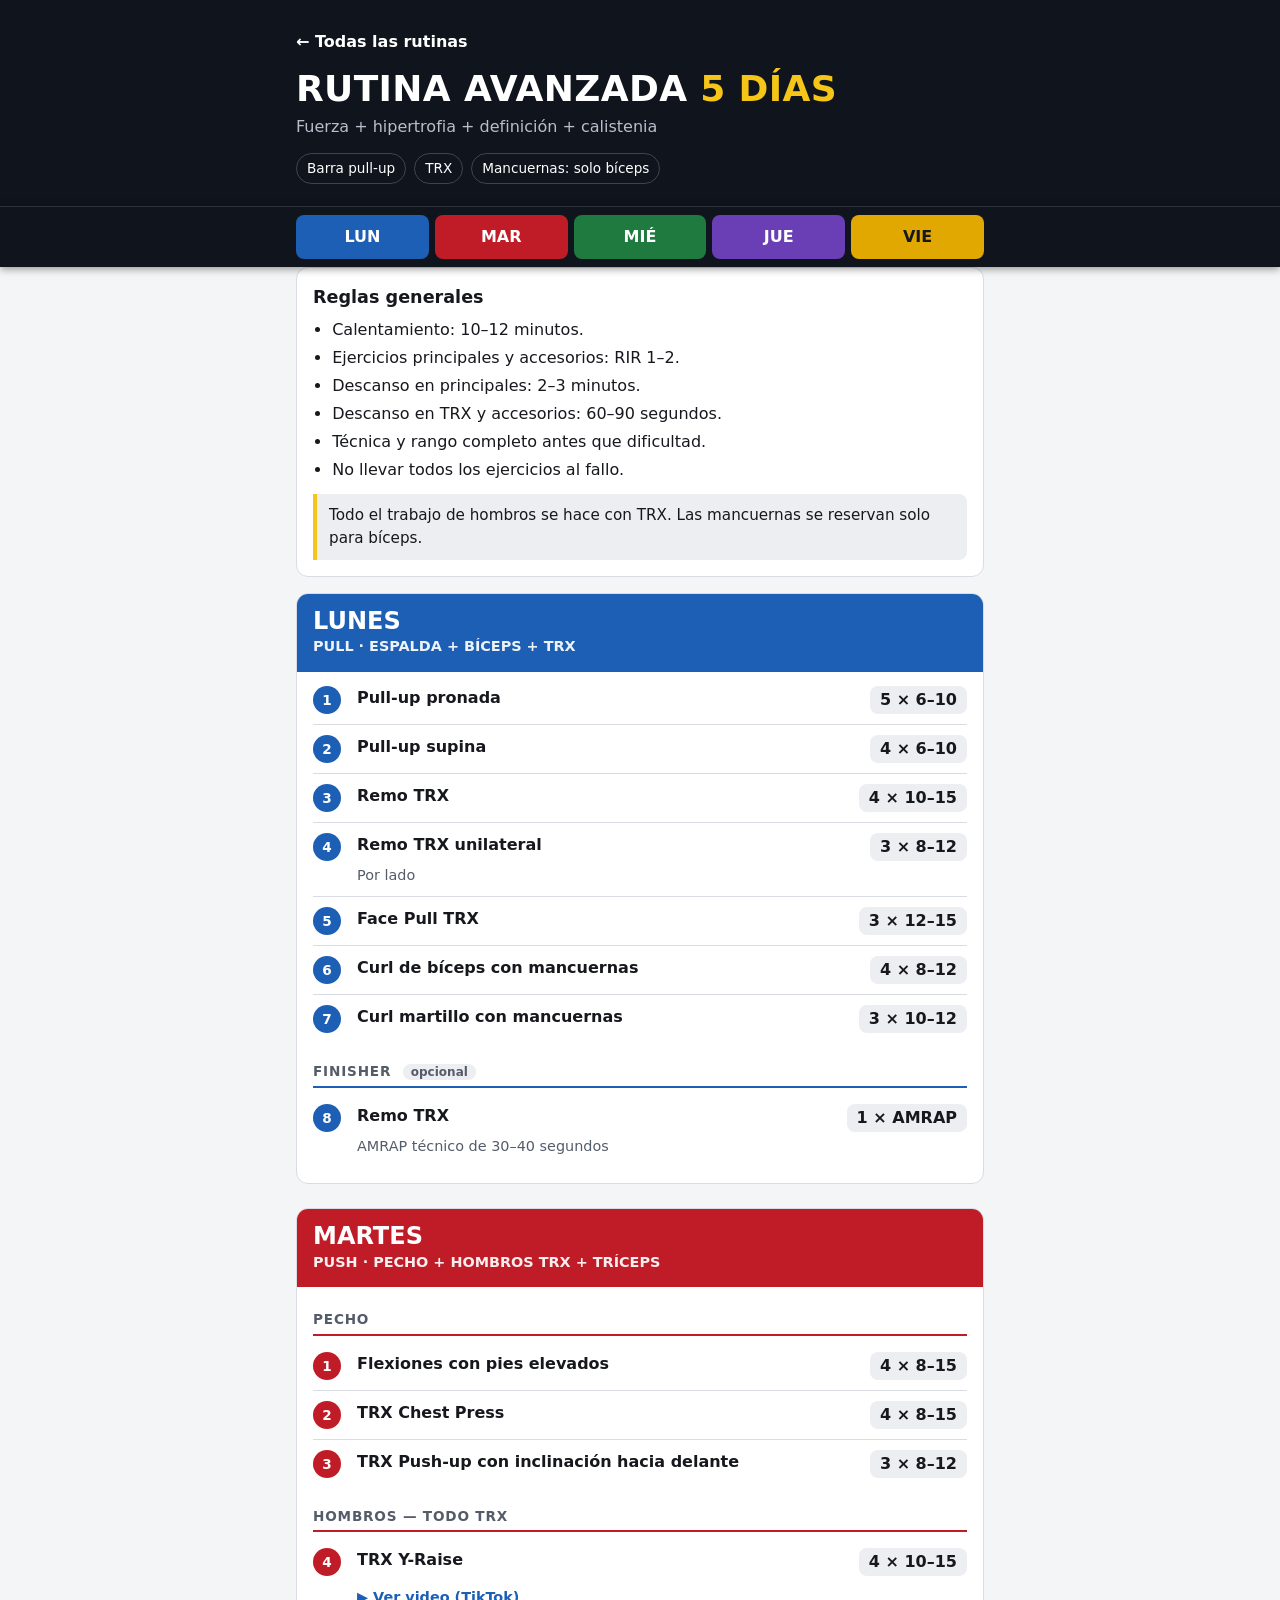
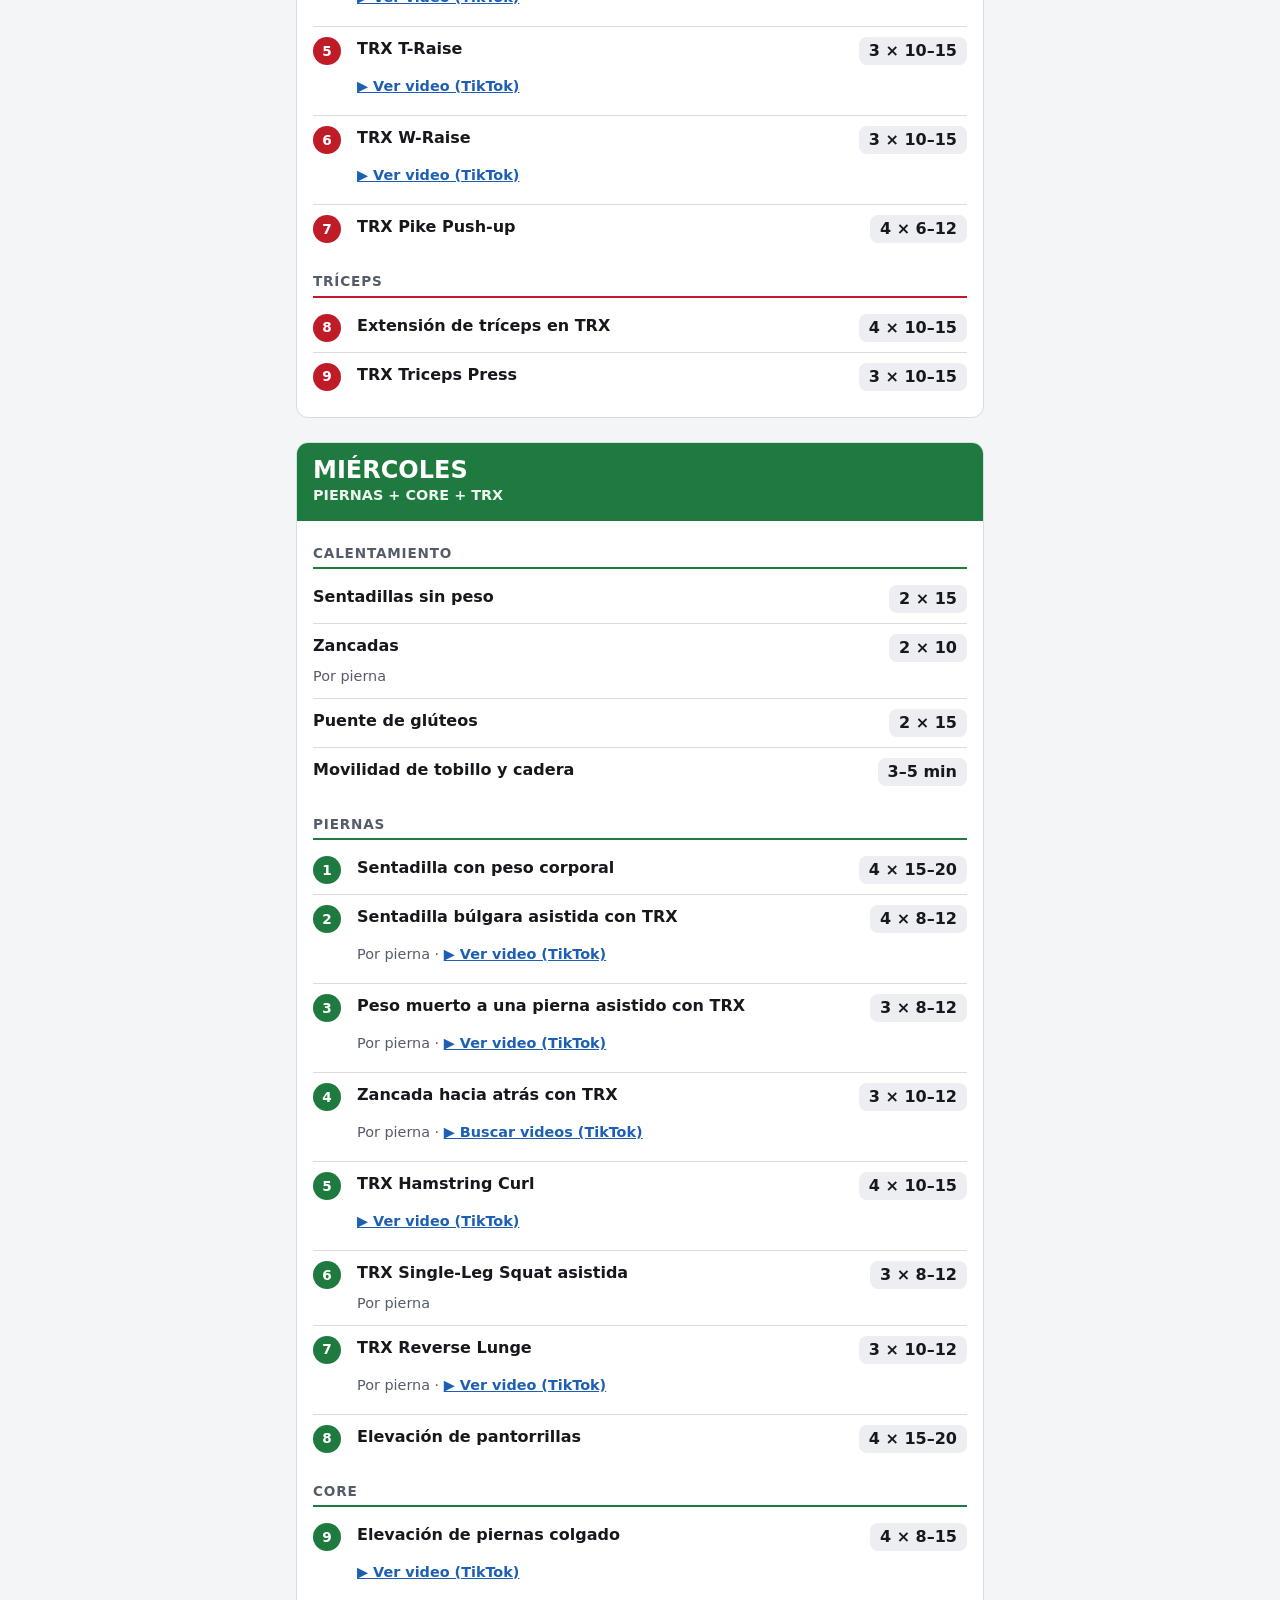
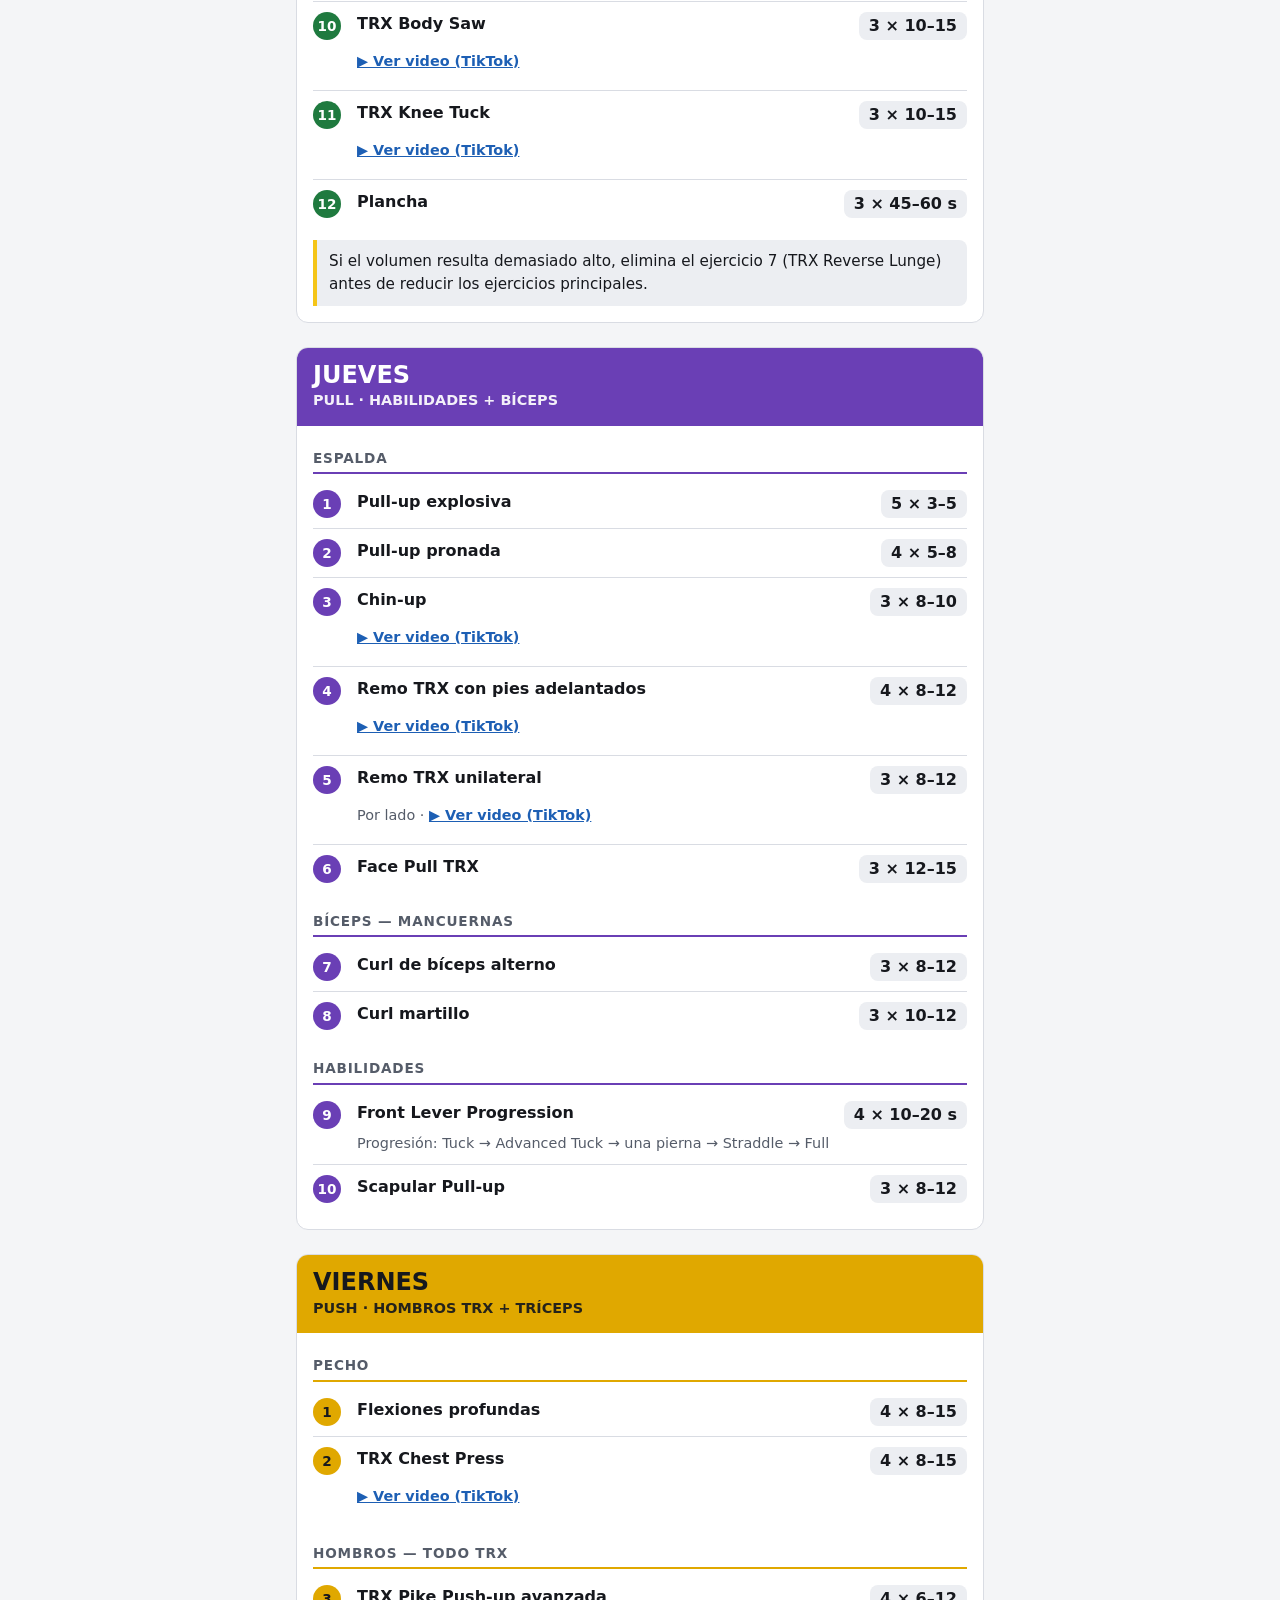
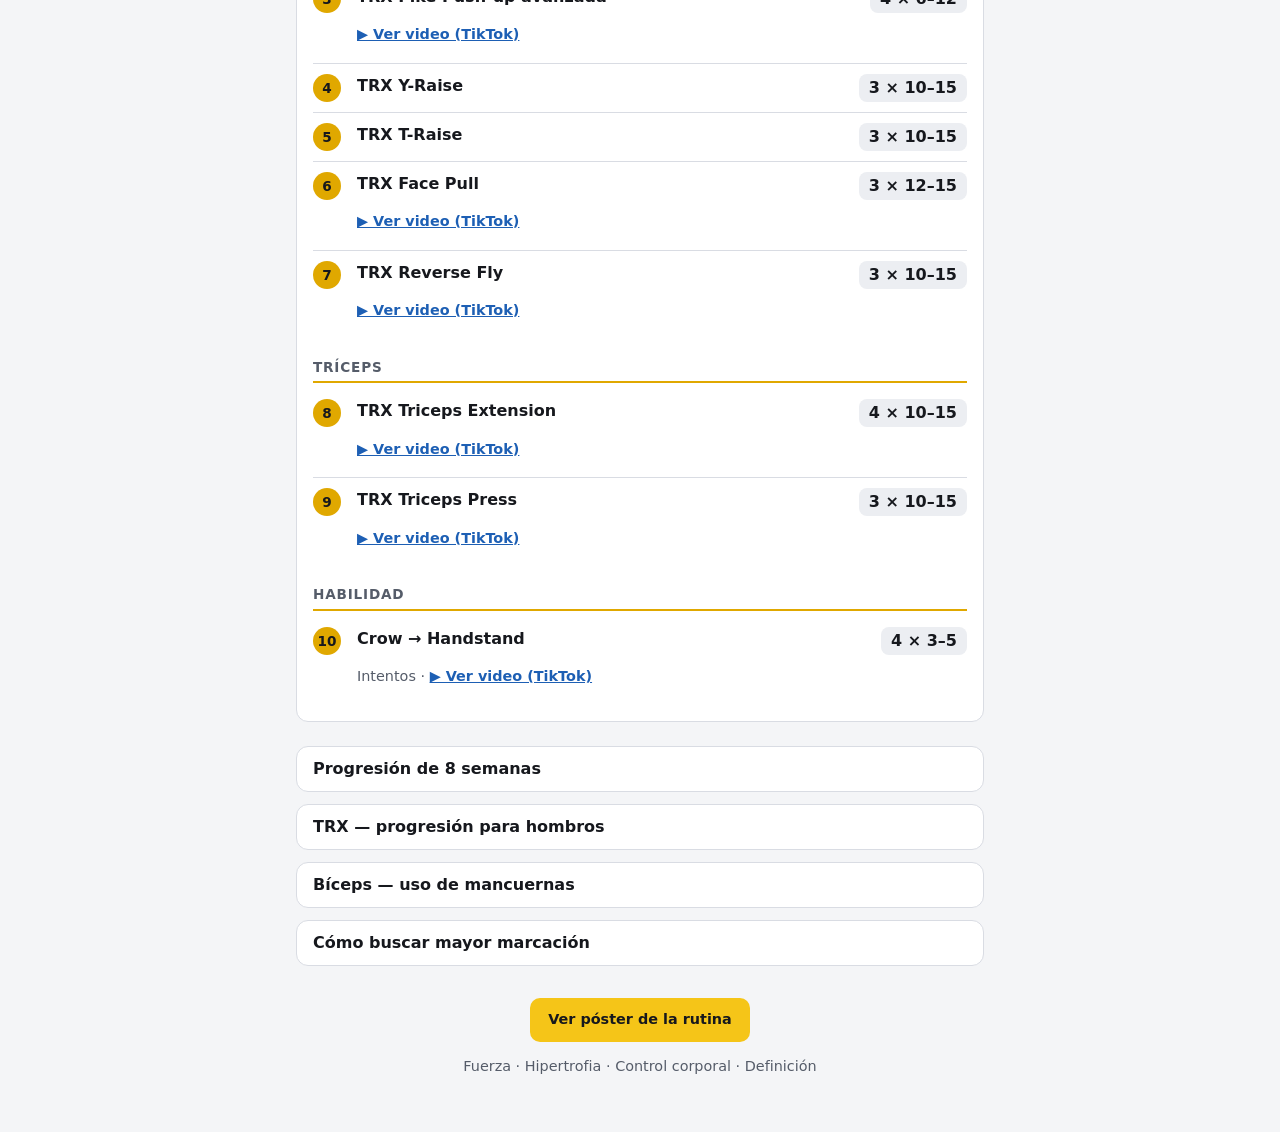
==== commit a93805c4: "update" ====
--- a/rutinas/avanzada-5-dias.html
+++ b/rutinas/avanzada-5-dias.html
@@ -123,20 +123,20 @@
         <h3 class="block-title">Piernas</h3>
         <ul class="ex-list">
           <li><span class="ex-name">Sentadilla con peso corporal</span><span class="ex-sets">4 × 15–20</span></li>
-          <li><span class="ex-name">Sentadilla búlgara asistida con TRX</span><span class="ex-sets">4 × 8–12</span><p class="ex-note">Por pierna</p></li>
-          <li><span class="ex-name">Peso muerto a una pierna asistido con TRX</span><span class="ex-sets">3 × 8–12</span><p class="ex-note">Por pierna</p></li>
-          <li><span class="ex-name">Zancada hacia atrás con TRX</span><span class="ex-sets">3 × 10–12</span><p class="ex-note">Por pierna</p></li>
-          <li><span class="ex-name">TRX Hamstring Curl</span><span class="ex-sets">4 × 10–15</span></li>
+          <li><span class="ex-name">Sentadilla búlgara asistida con TRX</span><span class="ex-sets">4 × 8–12</span><p class="ex-note">Por pierna · <a href="https://www.tiktok.com/@coachsood/video/7527096217629707550?q=Sentadilla%20bulgara%20asistida%20con%20TRX&amp;t=1789929305282" target="_blank" rel="noopener noreferrer">▶ Ver video (TikTok)</a></p></li>
+          <li><span class="ex-name">Peso muerto a una pierna asistido con TRX</span><span class="ex-sets">3 × 8–12</span><p class="ex-note">Por pierna · <a href="https://www.tiktok.com/@trueconditioning/video/7349252718285835525?q=Peso%20muerto%20a%20una%20pierna%20asistido%20con%20TRX&amp;t=1789929197350" target="_blank" rel="noopener noreferrer">▶ Ver video (TikTok)</a></p></li>
+          <li><span class="ex-name">Zancada hacia atrás con TRX</span><span class="ex-sets">3 × 10–12</span><p class="ex-note">Por pierna · <a href="https://www.tiktok.com/search?q=Zancada%20hacia%20atras%20con%20TRX&amp;t=1789929139286" target="_blank" rel="noopener noreferrer">▶ Buscar videos (TikTok)</a></p></li>
+          <li><span class="ex-name">TRX Hamstring Curl</span><span class="ex-sets">4 × 10–15</span><p class="ex-note"><a href="https://www.tiktok.com/@robcarr11/video/7466757661418212640?q=TRX%20Hamstring%20Curl&amp;t=1789928872475" target="_blank" rel="noopener noreferrer">▶ Ver video (TikTok)</a></p></li>
           <li><span class="ex-name">TRX Single-Leg Squat asistida</span><span class="ex-sets">3 × 8–12</span><p class="ex-note">Por pierna</p></li>
-          <li><span class="ex-name">TRX Reverse Lunge</span><span class="ex-sets">3 × 10–12</span><p class="ex-note">Por pierna</p></li>
+          <li><span class="ex-name">TRX Reverse Lunge</span><span class="ex-sets">3 × 10–12</span><p class="ex-note">Por pierna · <a href="https://www.tiktok.com/@ag_fit_865/video/7264393344854330666?q=TRX%20Reverse%20Lunge&amp;t=1789929086091" target="_blank" rel="noopener noreferrer">▶ Ver video (TikTok)</a></p></li>
           <li><span class="ex-name">Elevación de pantorrillas</span><span class="ex-sets">4 × 15–20</span></li>
         </ul>
 
         <h3 class="block-title">Core</h3>
         <ul class="ex-list">
-          <li><span class="ex-name">Elevación de piernas colgado</span><span class="ex-sets">4 × 8–15</span></li>
-          <li><span class="ex-name">TRX Body Saw</span><span class="ex-sets">3 × 10–15</span></li>
-          <li><span class="ex-name">TRX Knee Tuck</span><span class="ex-sets">3 × 10–15</span></li>
+          <li><span class="ex-name">Elevación de piernas colgado</span><span class="ex-sets">4 × 8–15</span><p class="ex-note"><a href="https://www.tiktok.com/@miiguerroskynforma/video/7368611210452831494?q=Elevacion%20de%20piernas%20colgado&amp;t=1789929394641" target="_blank" rel="noopener noreferrer">▶ Ver video (TikTok)</a></p></li>
+          <li><span class="ex-name">TRX Body Saw</span><span class="ex-sets">3 × 10–15</span><p class="ex-note"><a href="https://www.tiktok.com/@trxtraining/video/7307705409383533854?q=TRX%20Body%20Saw&amp;t=1789929447549" target="_blank" rel="noopener noreferrer">▶ Ver video (TikTok)</a></p></li>
+          <li><span class="ex-name">TRX Knee Tuck</span><span class="ex-sets">3 × 10–15</span><p class="ex-note"><a href="https://www.tiktok.com/@jhebert_fit/video/7479310572165647646?q=TRX%20Knee%20Tuck&amp;t=1789929480577" target="_blank" rel="noopener noreferrer">▶ Ver video (TikTok)</a></p></li>
           <li><span class="ex-name">Plancha</span><span class="ex-sets">3 × 45–60 s</span></li>
         </ul>
 
@@ -158,9 +158,9 @@
         <ul class="ex-list">
           <li><span class="ex-name">Pull-up explosiva</span><span class="ex-sets">5 × 3–5</span></li>
           <li><span class="ex-name">Pull-up pronada</span><span class="ex-sets">4 × 5–8</span></li>
-          <li><span class="ex-name">Chin-up</span><span class="ex-sets">3 × 8–10</span></li>
-          <li><span class="ex-name">Remo TRX con pies adelantados</span><span class="ex-sets">4 × 8–12</span></li>
-          <li><span class="ex-name">Remo TRX unilateral</span><span class="ex-sets">3 × 8–12</span><p class="ex-note">Por lado</p></li>
+          <li><span class="ex-name">Chin-up</span><span class="ex-sets">3 × 8–10</span><p class="ex-note"><a href="https://www.tiktok.com/@soypazrodriguezz/video/7509133867140320517?q=Chin-up&amp;t=1789929561280" target="_blank" rel="noopener noreferrer">▶ Ver video (TikTok)</a></p></li>
+          <li><span class="ex-name">Remo TRX con pies adelantados</span><span class="ex-sets">4 × 8–12</span><p class="ex-note"><a href="https://www.tiktok.com/@masterfitness.david/video/7392326871985163525?q=Remo%20TRX%20con%20pies%20adelantados&amp;t=1789929641326" target="_blank" rel="noopener noreferrer">▶ Ver video (TikTok)</a></p></li>
+          <li><span class="ex-name">Remo TRX unilateral</span><span class="ex-sets">3 × 8–12</span><p class="ex-note">Por lado · <a href="https://www.tiktok.com/@db3fitness/video/7288354945672187182?q=Remo%20TRX%20unilateral&amp;t=1789929692379" target="_blank" rel="noopener noreferrer">▶ Ver video (TikTok)</a></p></li>
           <li><span class="ex-name">Face Pull TRX</span><span class="ex-sets">3 × 12–15</span></li>
         </ul>
 
@@ -191,27 +191,27 @@
         <h3 class="block-title">Pecho</h3>
         <ul class="ex-list">
           <li><span class="ex-name">Flexiones profundas</span><span class="ex-sets">4 × 8–15</span></li>
-          <li><span class="ex-name">TRX Chest Press</span><span class="ex-sets">4 × 8–15</span></li>
+          <li><span class="ex-name">TRX Chest Press</span><span class="ex-sets">4 × 8–15</span><p class="ex-note"><a href="https://www.tiktok.com/@thi.jacome/video/7655762255031586056?q=TRX%20Chest%20Press&amp;t=1789929755067" target="_blank" rel="noopener noreferrer">▶ Ver video (TikTok)</a></p></li>
         </ul>
 
         <h3 class="block-title">Hombros — todo TRX</h3>
         <ul class="ex-list">
-          <li><span class="ex-name">TRX Pike Push-up avanzada</span><span class="ex-sets">4 × 6–12</span></li>
+          <li><span class="ex-name">TRX Pike Push-up avanzada</span><span class="ex-sets">4 × 6–12</span><p class="ex-note"><a href="https://www.tiktok.com/@johnschaeferhealth/video/6859050236749401349?q=TRX%20Pike%20Push-up%20avanzada&amp;t=1789929796573" target="_blank" rel="noopener noreferrer">▶ Ver video (TikTok)</a></p></li>
           <li><span class="ex-name">TRX Y-Raise</span><span class="ex-sets">3 × 10–15</span></li>
           <li><span class="ex-name">TRX T-Raise</span><span class="ex-sets">3 × 10–15</span></li>
-          <li><span class="ex-name">TRX Face Pull</span><span class="ex-sets">3 × 12–15</span></li>
-          <li><span class="ex-name">TRX Reverse Fly</span><span class="ex-sets">3 × 10–15</span></li>
+          <li><span class="ex-name">TRX Face Pull</span><span class="ex-sets">3 × 12–15</span><p class="ex-note"><a href="https://www.tiktok.com/@bobbyhardbody96/video/7243644229354999086?q=TRX%20Face%20Pull&amp;t=1789929852736" target="_blank" rel="noopener noreferrer">▶ Ver video (TikTok)</a></p></li>
+          <li><span class="ex-name">TRX Reverse Fly</span><span class="ex-sets">3 × 10–15</span><p class="ex-note"><a href="https://www.tiktok.com/@shrp_training/video/7367710001575644459?q=TRX%20Reverse%20Fly&amp;t=1789929948261" target="_blank" rel="noopener noreferrer">▶ Ver video (TikTok)</a></p></li>
         </ul>
 
         <h3 class="block-title">Tríceps</h3>
         <ul class="ex-list">
-          <li><span class="ex-name">TRX Triceps Extension</span><span class="ex-sets">4 × 10–15</span></li>
-          <li><span class="ex-name">TRX Triceps Press</span><span class="ex-sets">3 × 10–15</span></li>
+          <li><span class="ex-name">TRX Triceps Extension</span><span class="ex-sets">4 × 10–15</span><p class="ex-note"><a href="https://www.tiktok.com/@trainwithmurph/video/7601536564472089887?q=TRX%20Triceps%20Extension&amp;t=1789930085079" target="_blank" rel="noopener noreferrer">▶ Ver video (TikTok)</a></p></li>
+          <li><span class="ex-name">TRX Triceps Press</span><span class="ex-sets">3 × 10–15</span><p class="ex-note"><a href="https://www.tiktok.com/@monokhromos/video/7004491046205934853?q=TRX%20Triceps%20Press&amp;t=1789930147406" target="_blank" rel="noopener noreferrer">▶ Ver video (TikTok)</a></p></li>
         </ul>
 
         <h3 class="block-title">Habilidad</h3>
         <ul class="ex-list">
-          <li><span class="ex-name">Crow → Handstand</span><span class="ex-sets">4 × 3–5</span><p class="ex-note">Intentos</p></li>
+          <li><span class="ex-name">Crow → Handstand</span><span class="ex-sets">4 × 3–5</span><p class="ex-note">Intentos · <a href="https://www.tiktok.com/@corpo_libero_/video/7628329732467133718?q=Crow%20-%3E%20Handstand%20trx&amp;t=1789930268623" target="_blank" rel="noopener noreferrer">▶ Ver video (TikTok)</a></p></li>
         </ul>
       </div>
     </section>
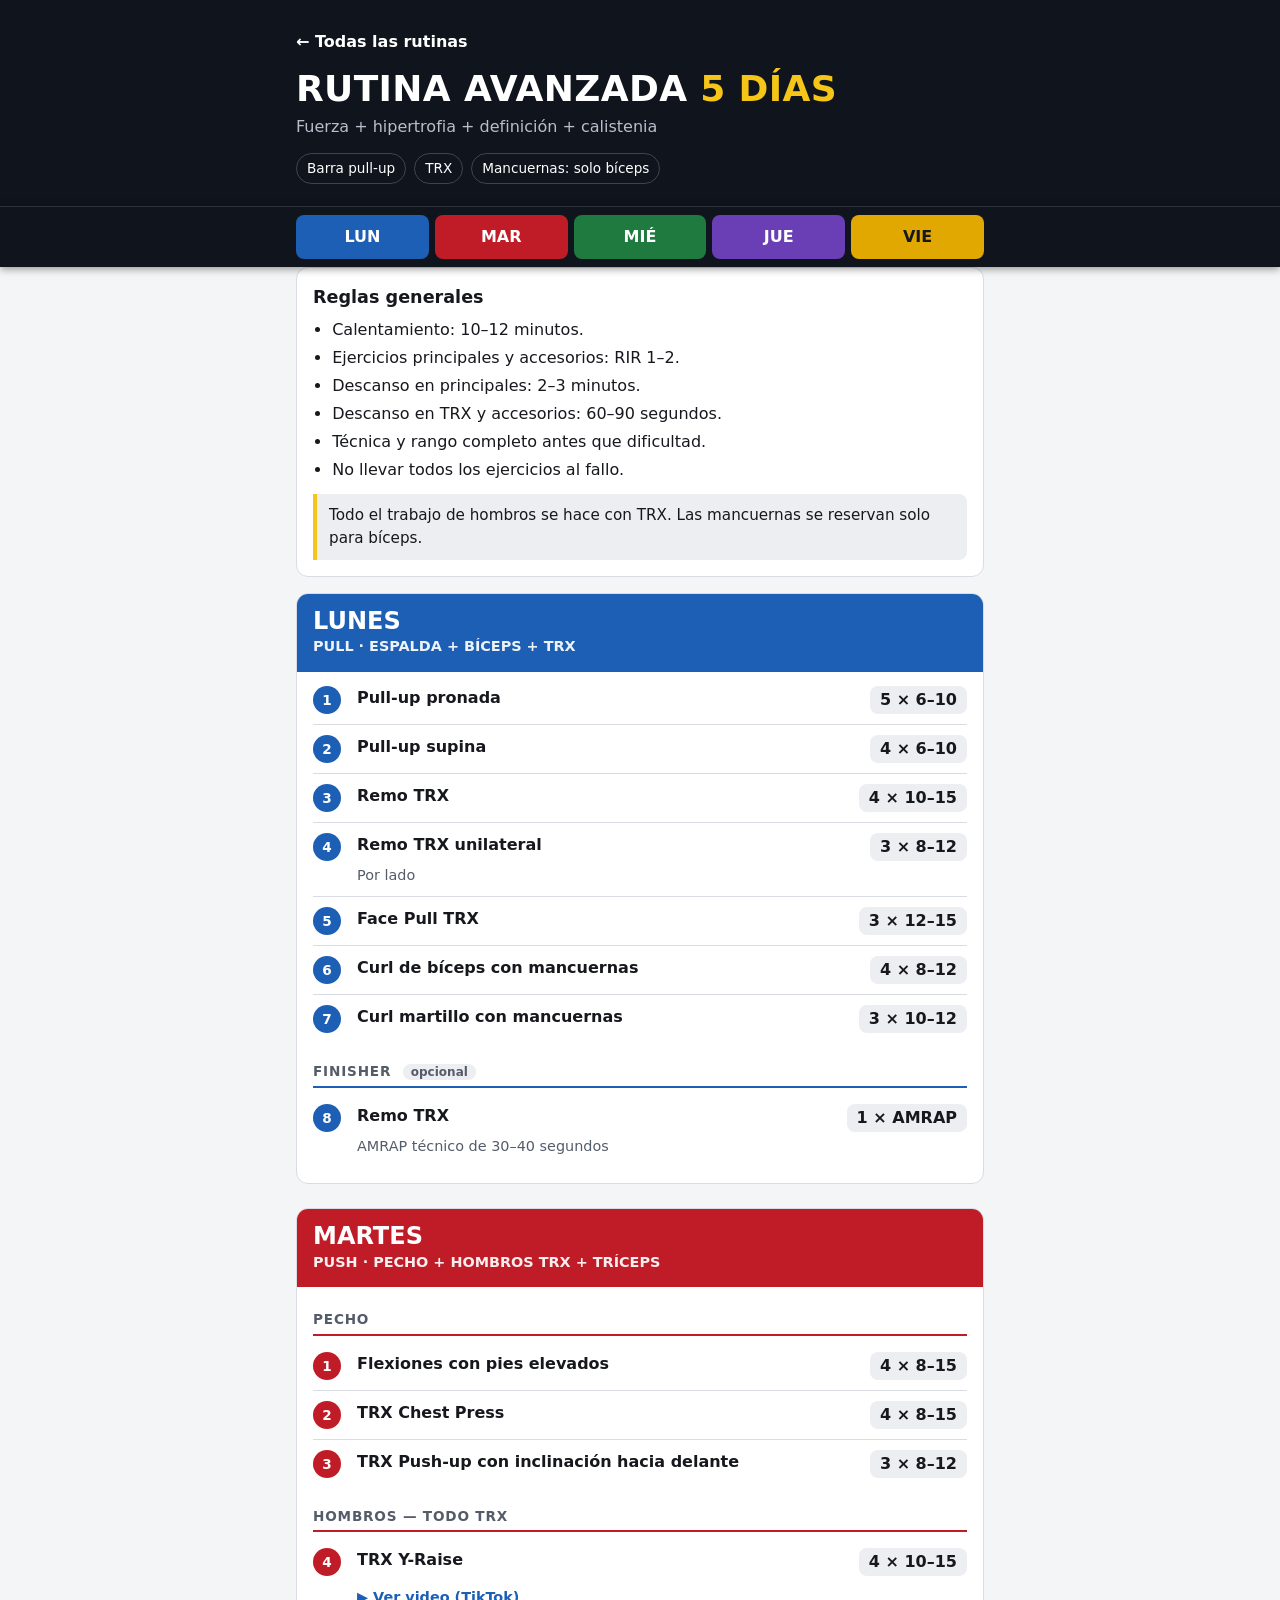
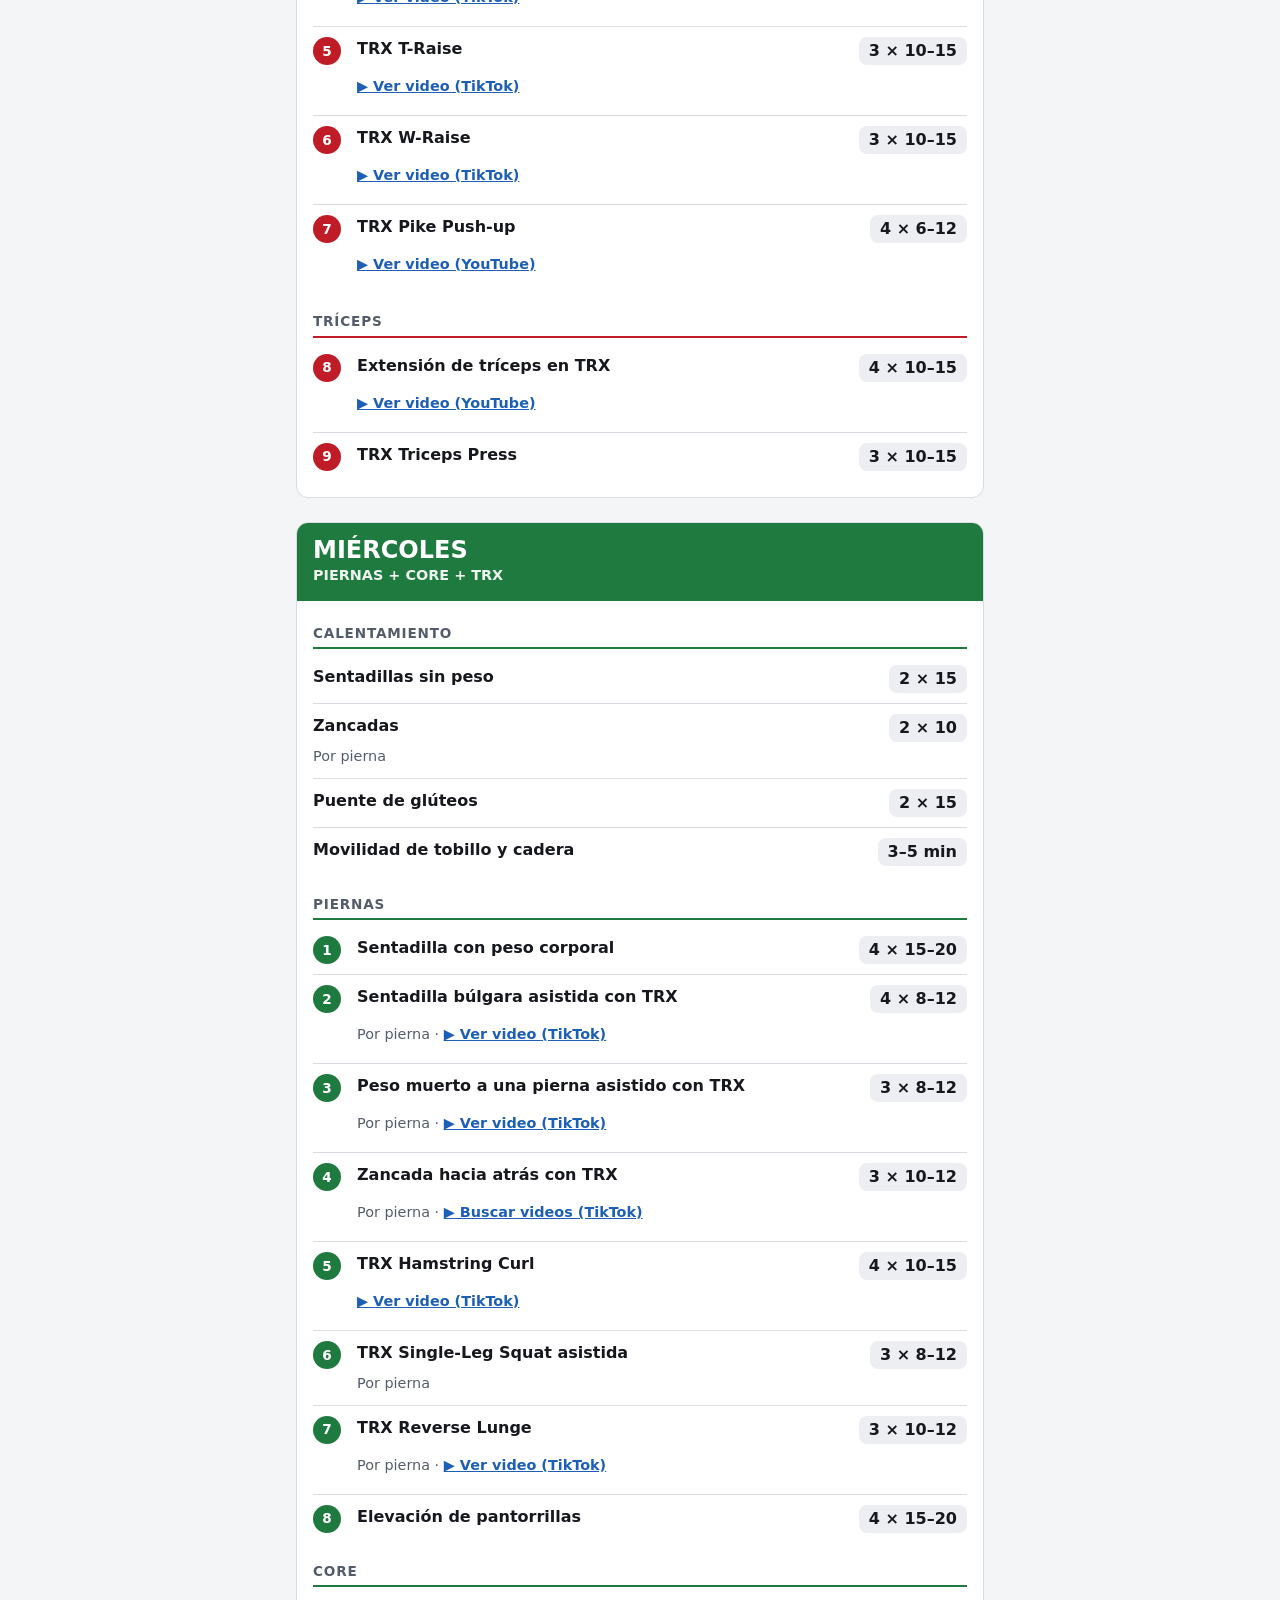
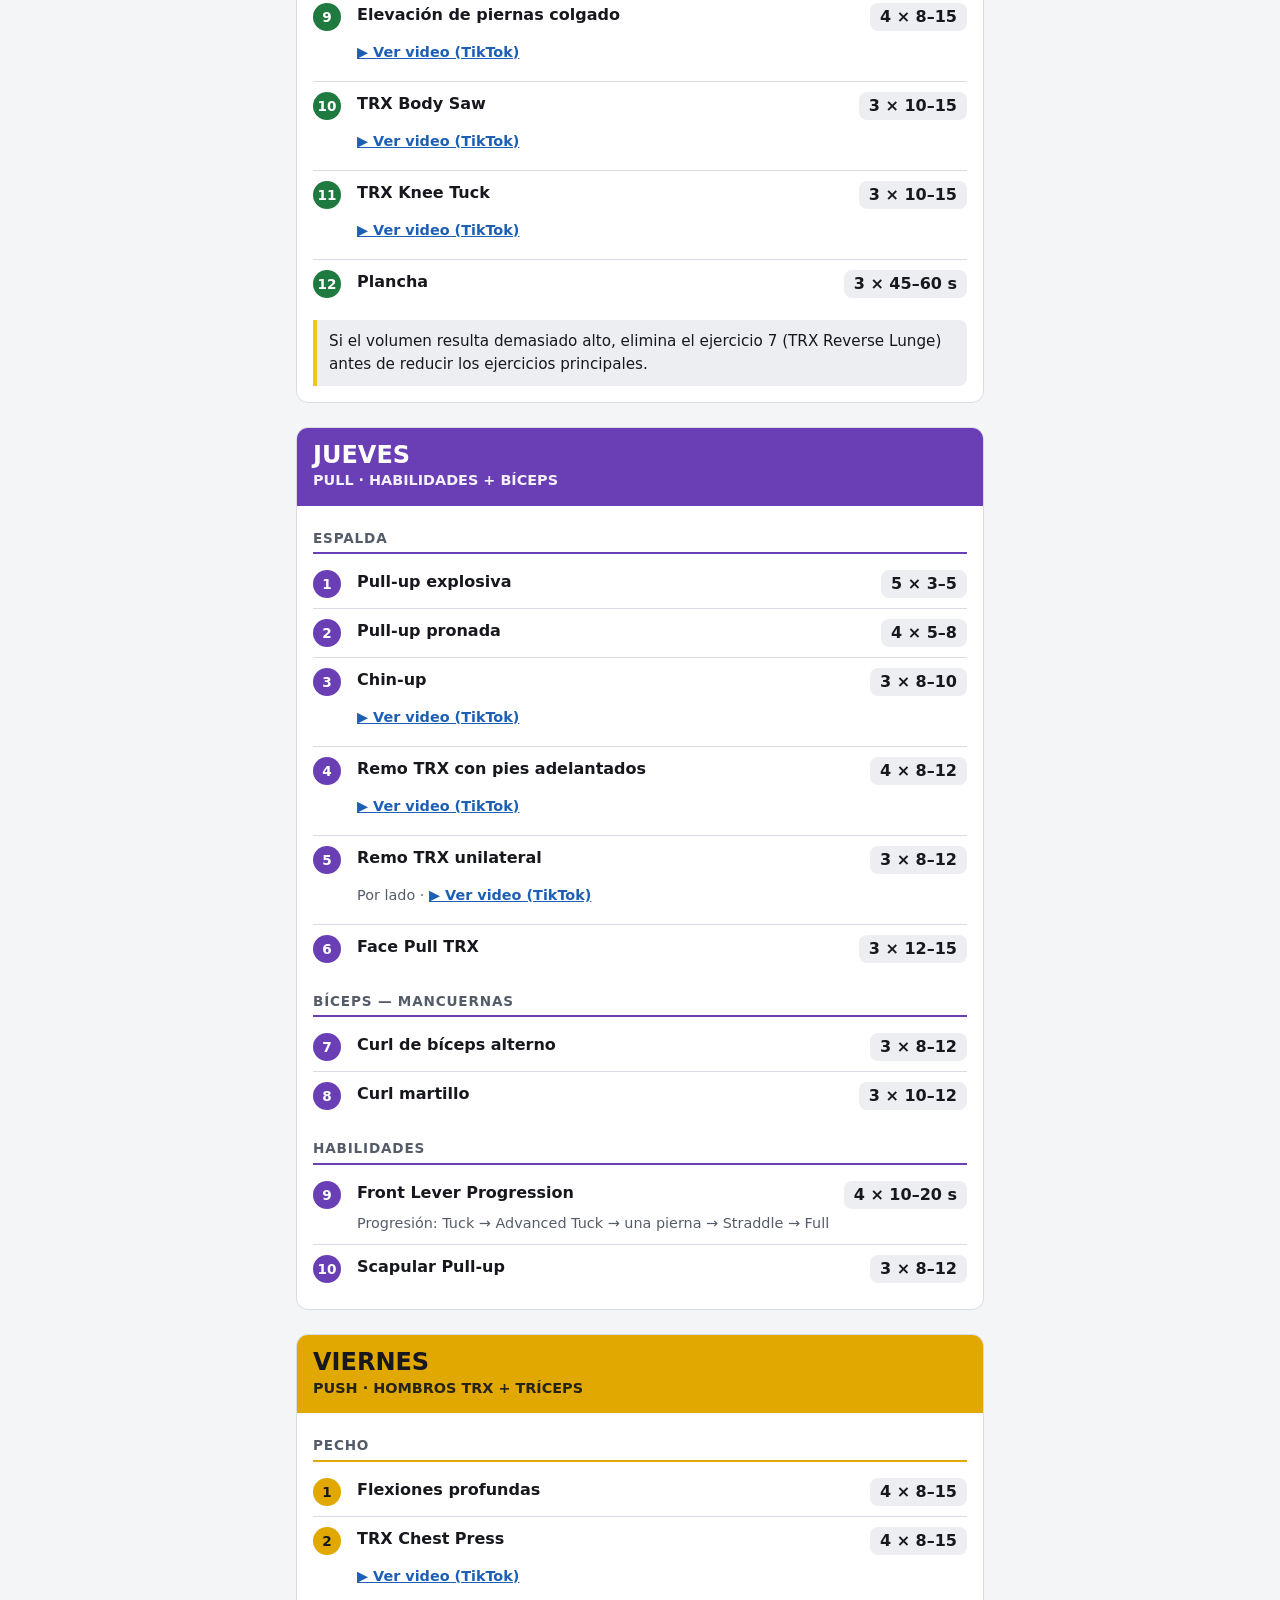
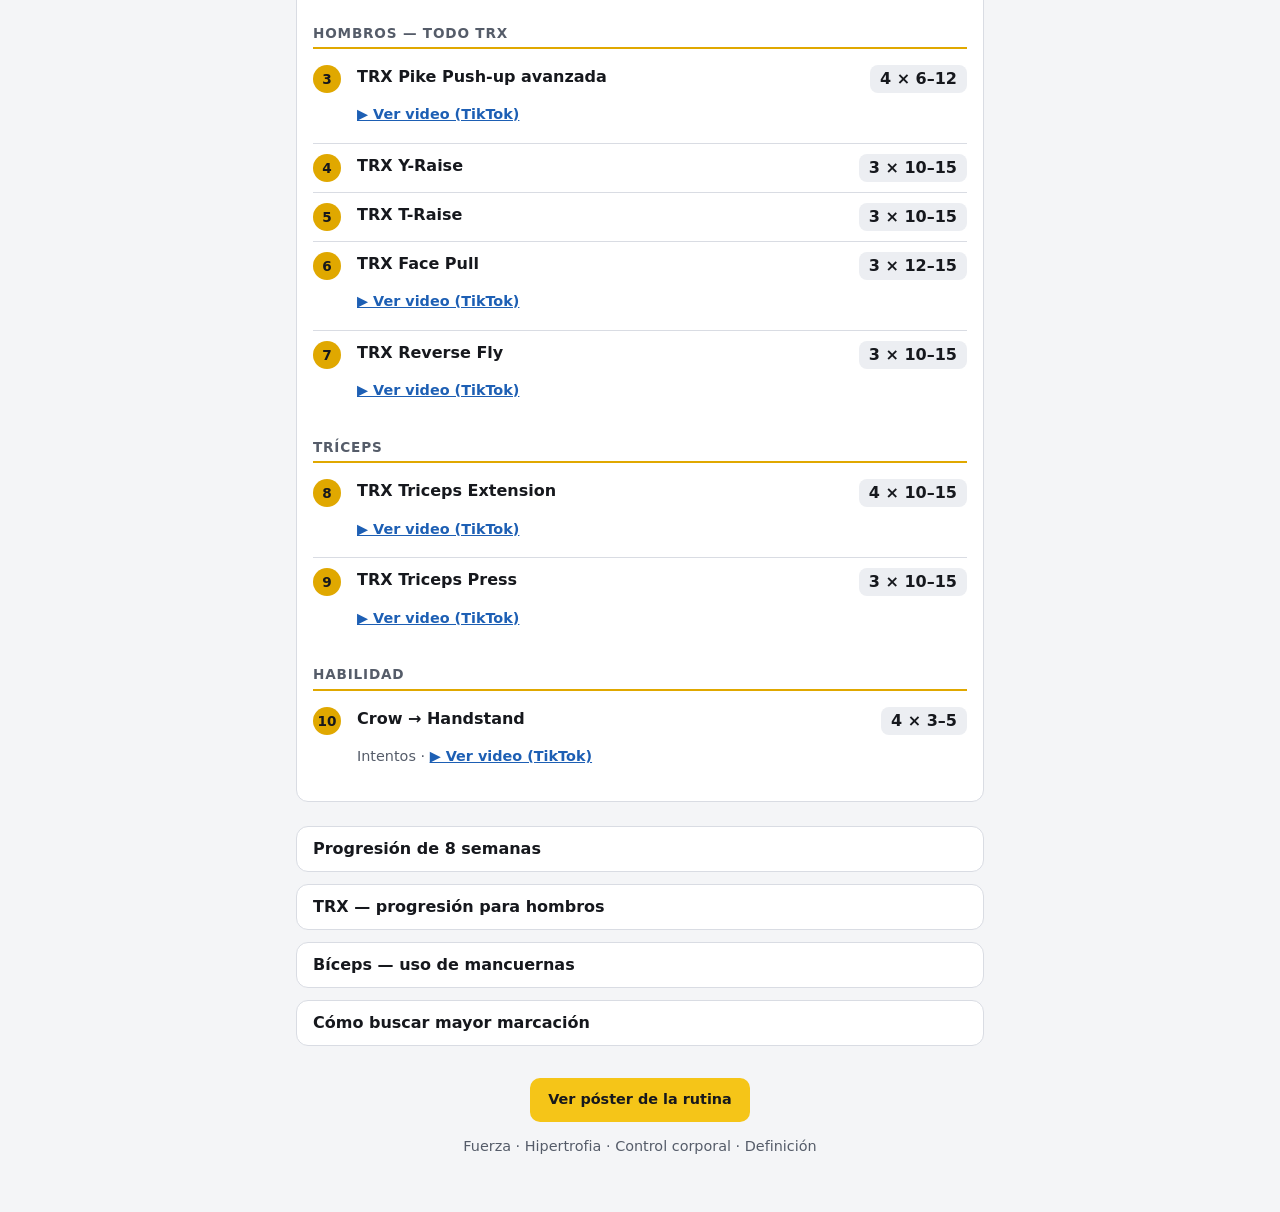
==== commit 25227a77: "add" ====
--- a/rutinas/avanzada-5-dias.html
+++ b/rutinas/avanzada-5-dias.html
@@ -94,12 +94,12 @@
           <li><span class="ex-name">TRX Y-Raise</span><span class="ex-sets">4 × 10–15</span><p class="ex-note"><a href="https://www.tiktok.com/@nasmfitness/video/7451687788975492382?q=trx%20T-raises&amp;t=1789928721774" target="_blank" rel="noopener noreferrer">▶ Ver video (TikTok)</a></p></li>
           <li><span class="ex-name">TRX T-Raise</span><span class="ex-sets">3 × 10–15</span><p class="ex-note"><a href="https://www.tiktok.com/@nasmfitness/video/7451687788975492382?q=trx%20T-raises&amp;t=1789928721774" target="_blank" rel="noopener noreferrer">▶ Ver video (TikTok)</a></p></li>
           <li><span class="ex-name">TRX W-Raise</span><span class="ex-sets">3 × 10–15</span><p class="ex-note"><a href="https://www.tiktok.com/@nasmfitness/video/7451687788975492382?q=trx%20T-raises&amp;t=1789928721774" target="_blank" rel="noopener noreferrer">▶ Ver video (TikTok)</a></p></li>
-          <li><span class="ex-name">TRX Pike Push-up</span><span class="ex-sets">4 × 6–12</span></li>
+          <li><span class="ex-name">TRX Pike Push-up</span><span class="ex-sets">4 × 6–12</span><p class="ex-note"><a href="https://www.youtube.com/shorts/PSUYAiIP8hs" target="_blank" rel="noopener noreferrer">▶ Ver video (YouTube)</a></p></li>
         </ul>
 
         <h3 class="block-title">Tríceps</h3>
         <ul class="ex-list">
-          <li><span class="ex-name">Extensión de tríceps en TRX</span><span class="ex-sets">4 × 10–15</span></li>
+          <li><span class="ex-name">Extensión de tríceps en TRX</span><span class="ex-sets">4 × 10–15</span><p class="ex-note"><a href="https://www.youtube.com/watch?v=GZzi7lN9WnU" target="_blank" rel="noopener noreferrer">▶ Ver video (YouTube)</a></p></li>
           <li><span class="ex-name">TRX Triceps Press</span><span class="ex-sets">3 × 10–15</span></li>
         </ul>
       </div>
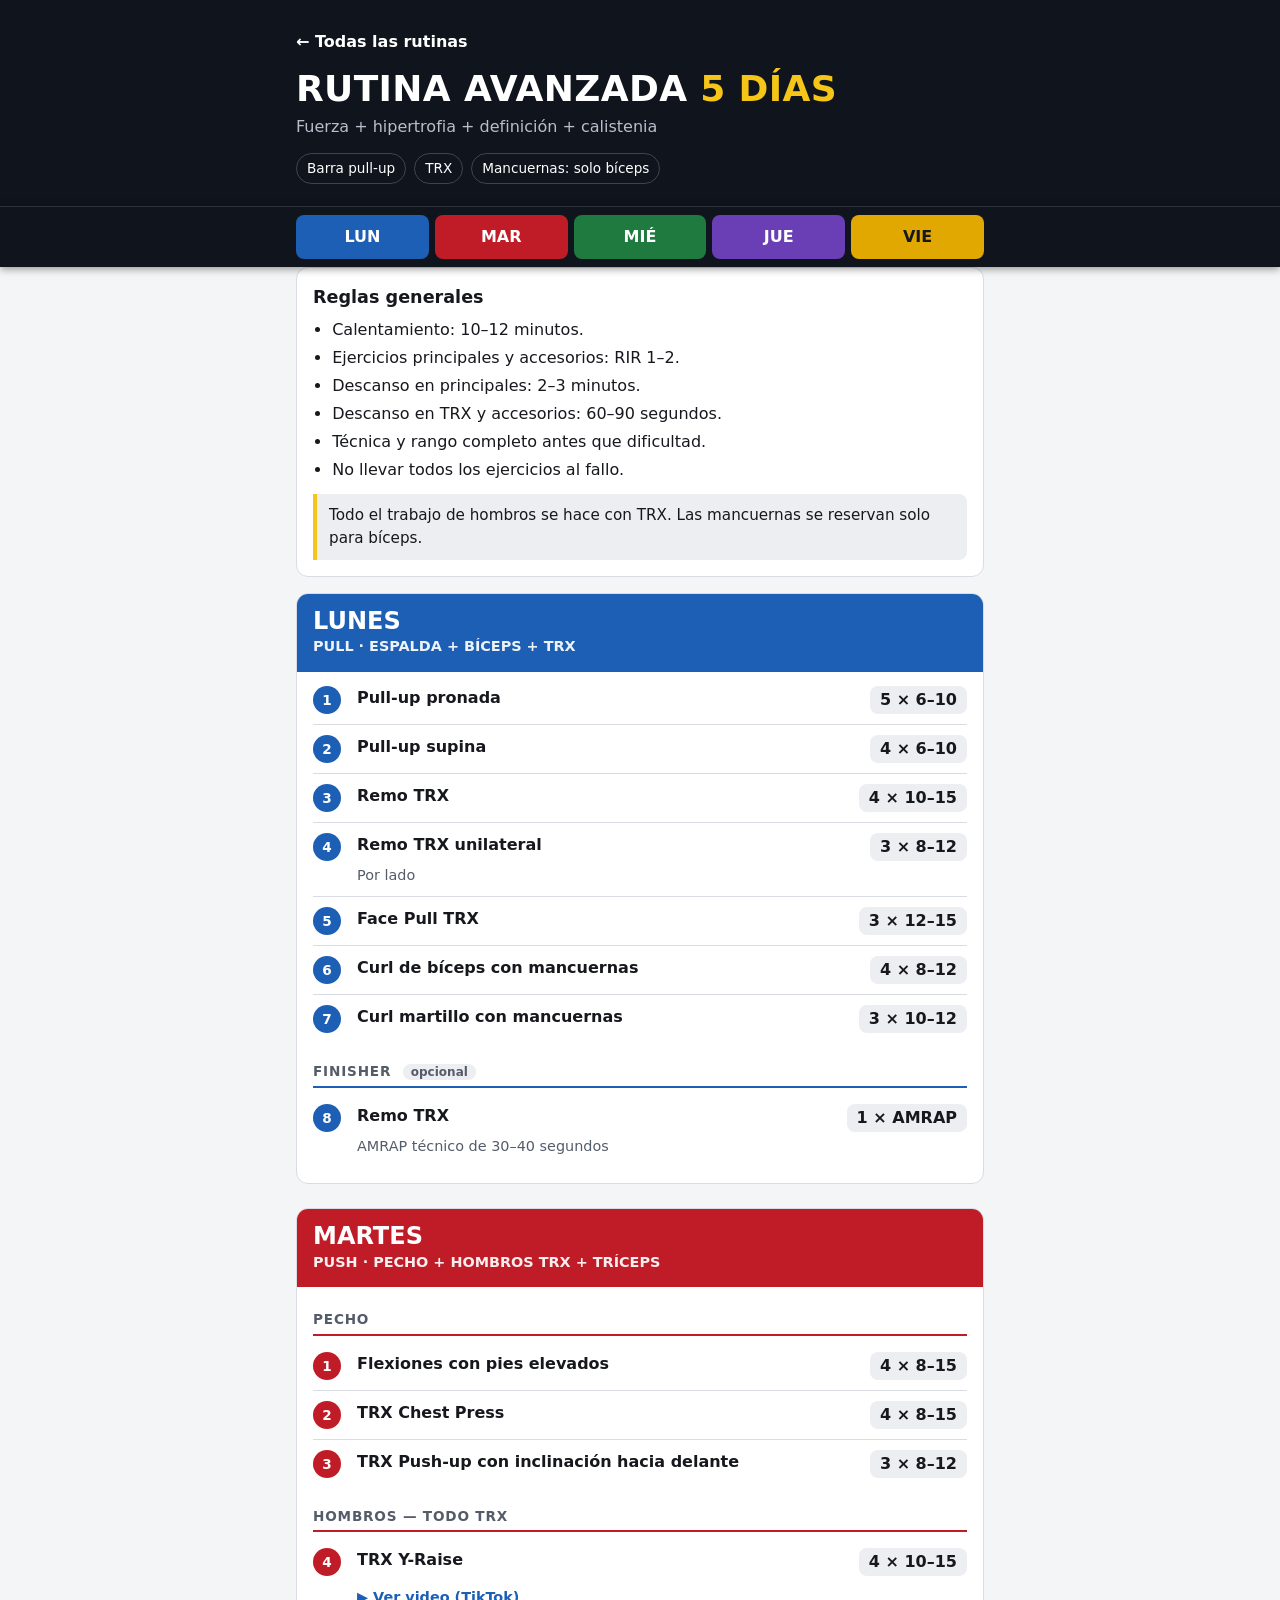
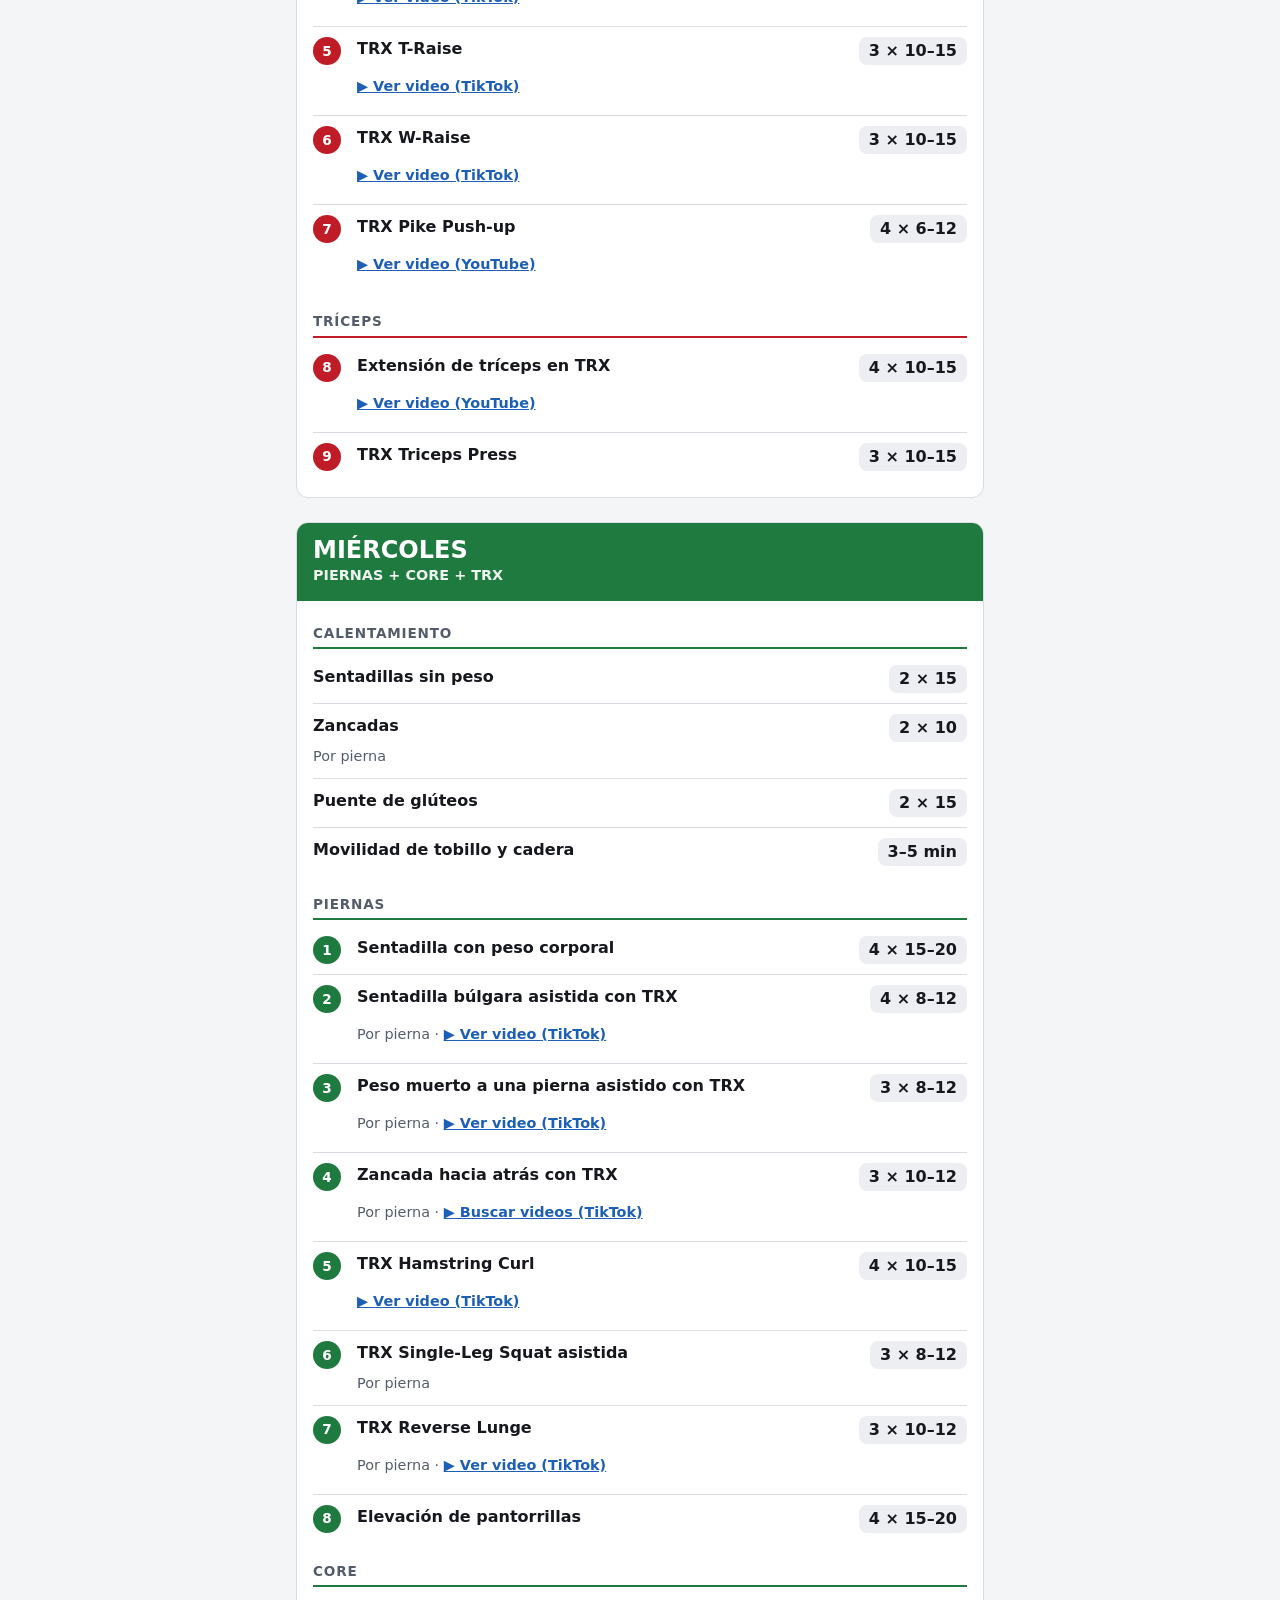
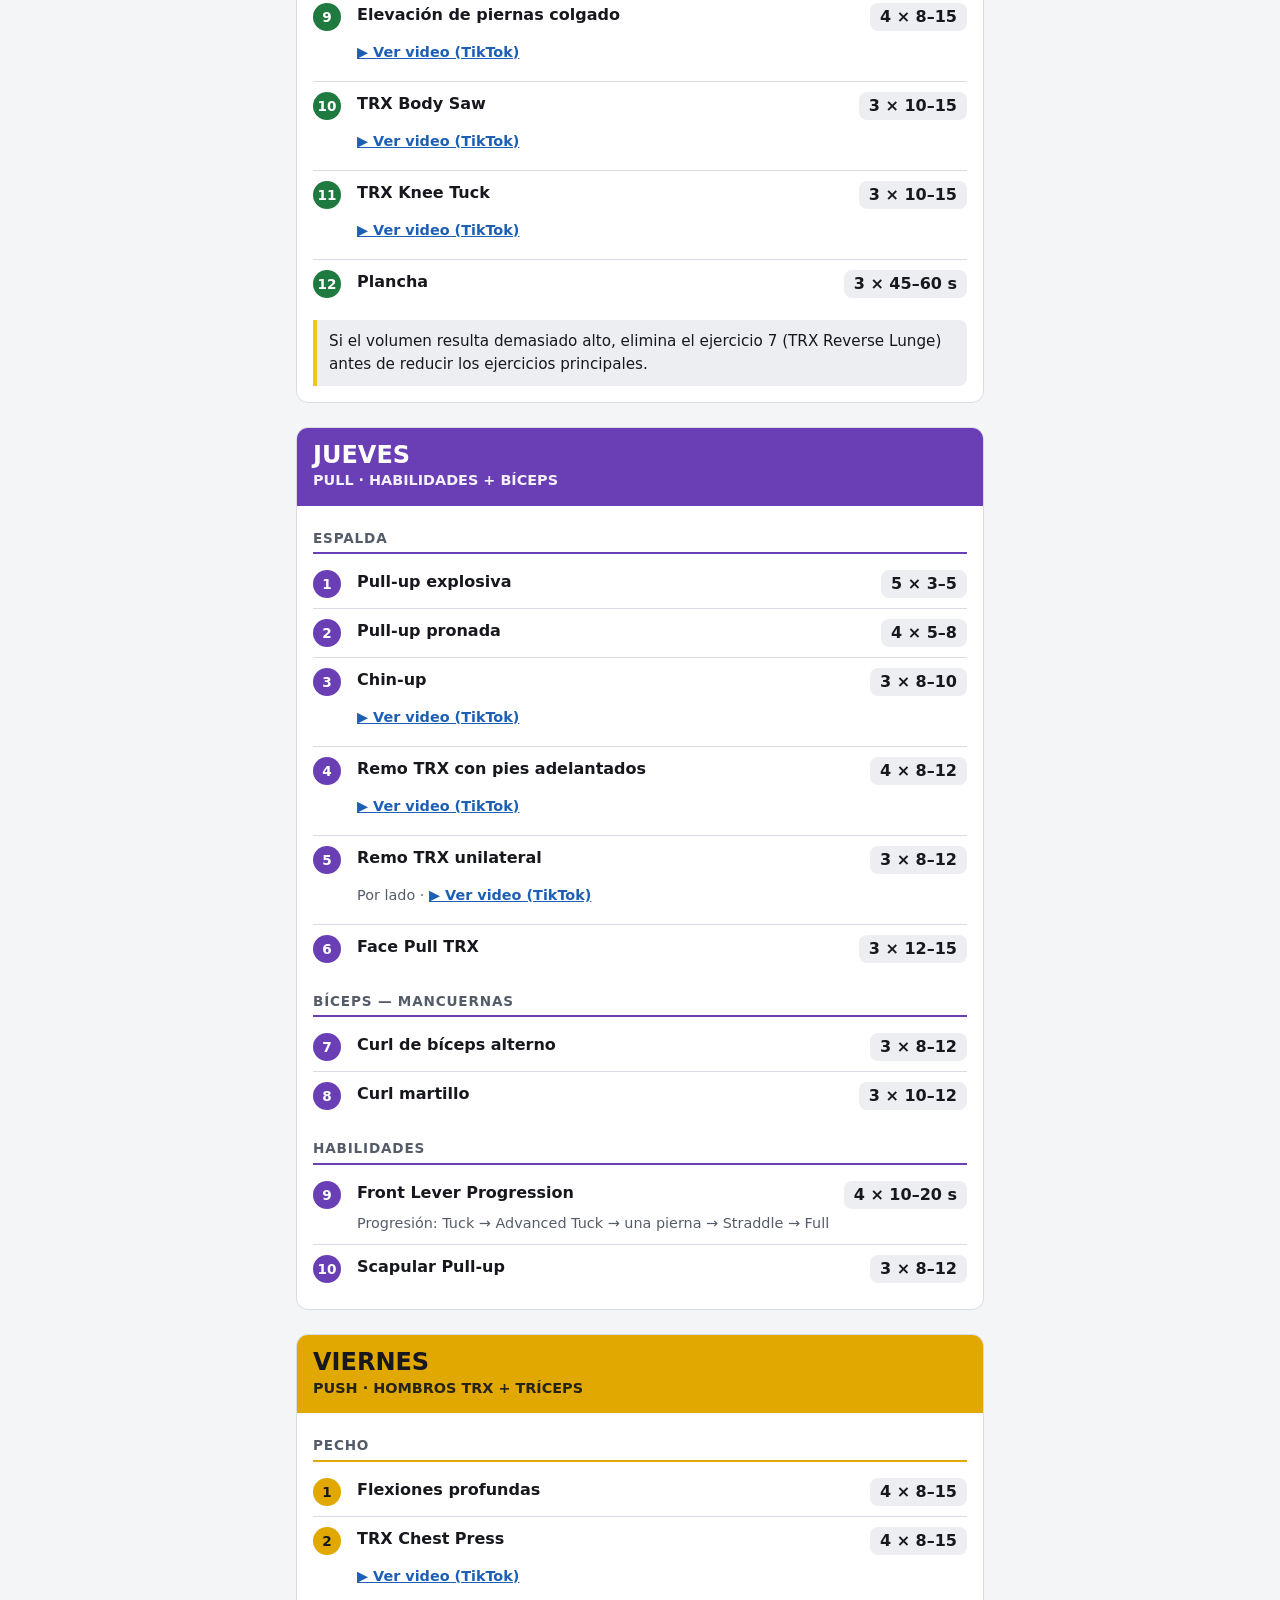
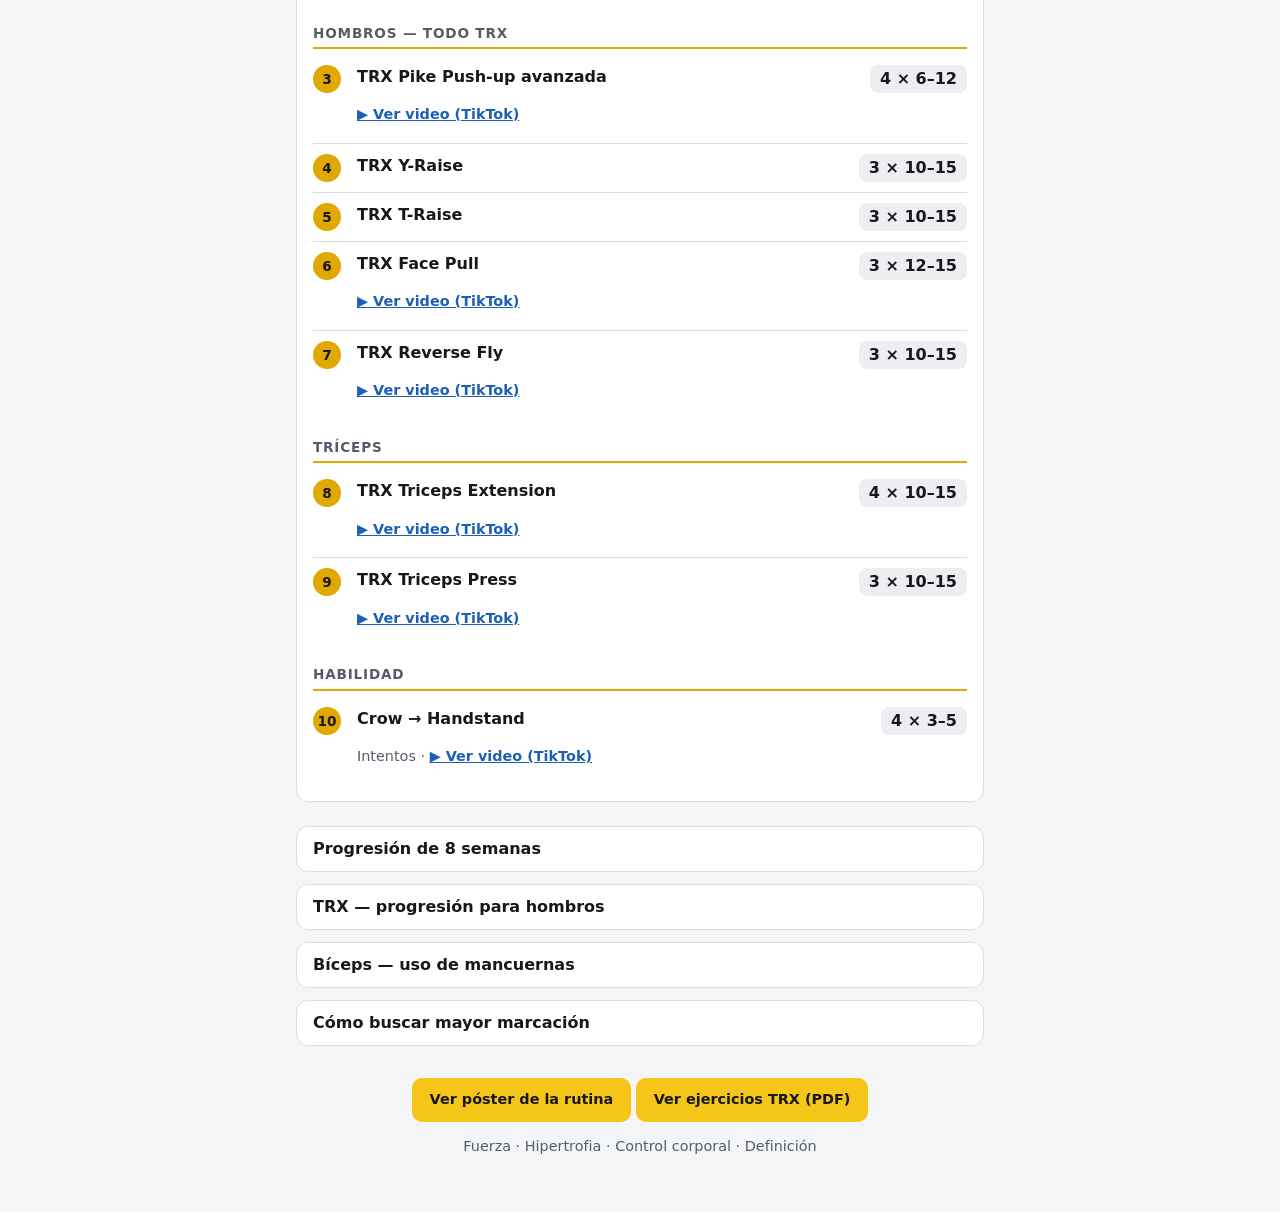
==== commit bb38ede3: "update" ====
--- a/rutinas/avanzada-5-dias.html
+++ b/rutinas/avanzada-5-dias.html
@@ -297,6 +297,7 @@
   <footer class="site-footer">
     <div class="wrap">
       <a class="btn" href="../img/avanzada-5-dias-poster.webp">Ver póster de la rutina</a>
+      <a class="btn" href="../1-runtina/Ejercicios%20TRX.pdf" target="_blank" rel="noopener noreferrer">Ver ejercicios TRX (PDF)</a>
       <p>Fuerza · Hipertrofia · Control corporal · Definición</p>
     </div>
   </footer>
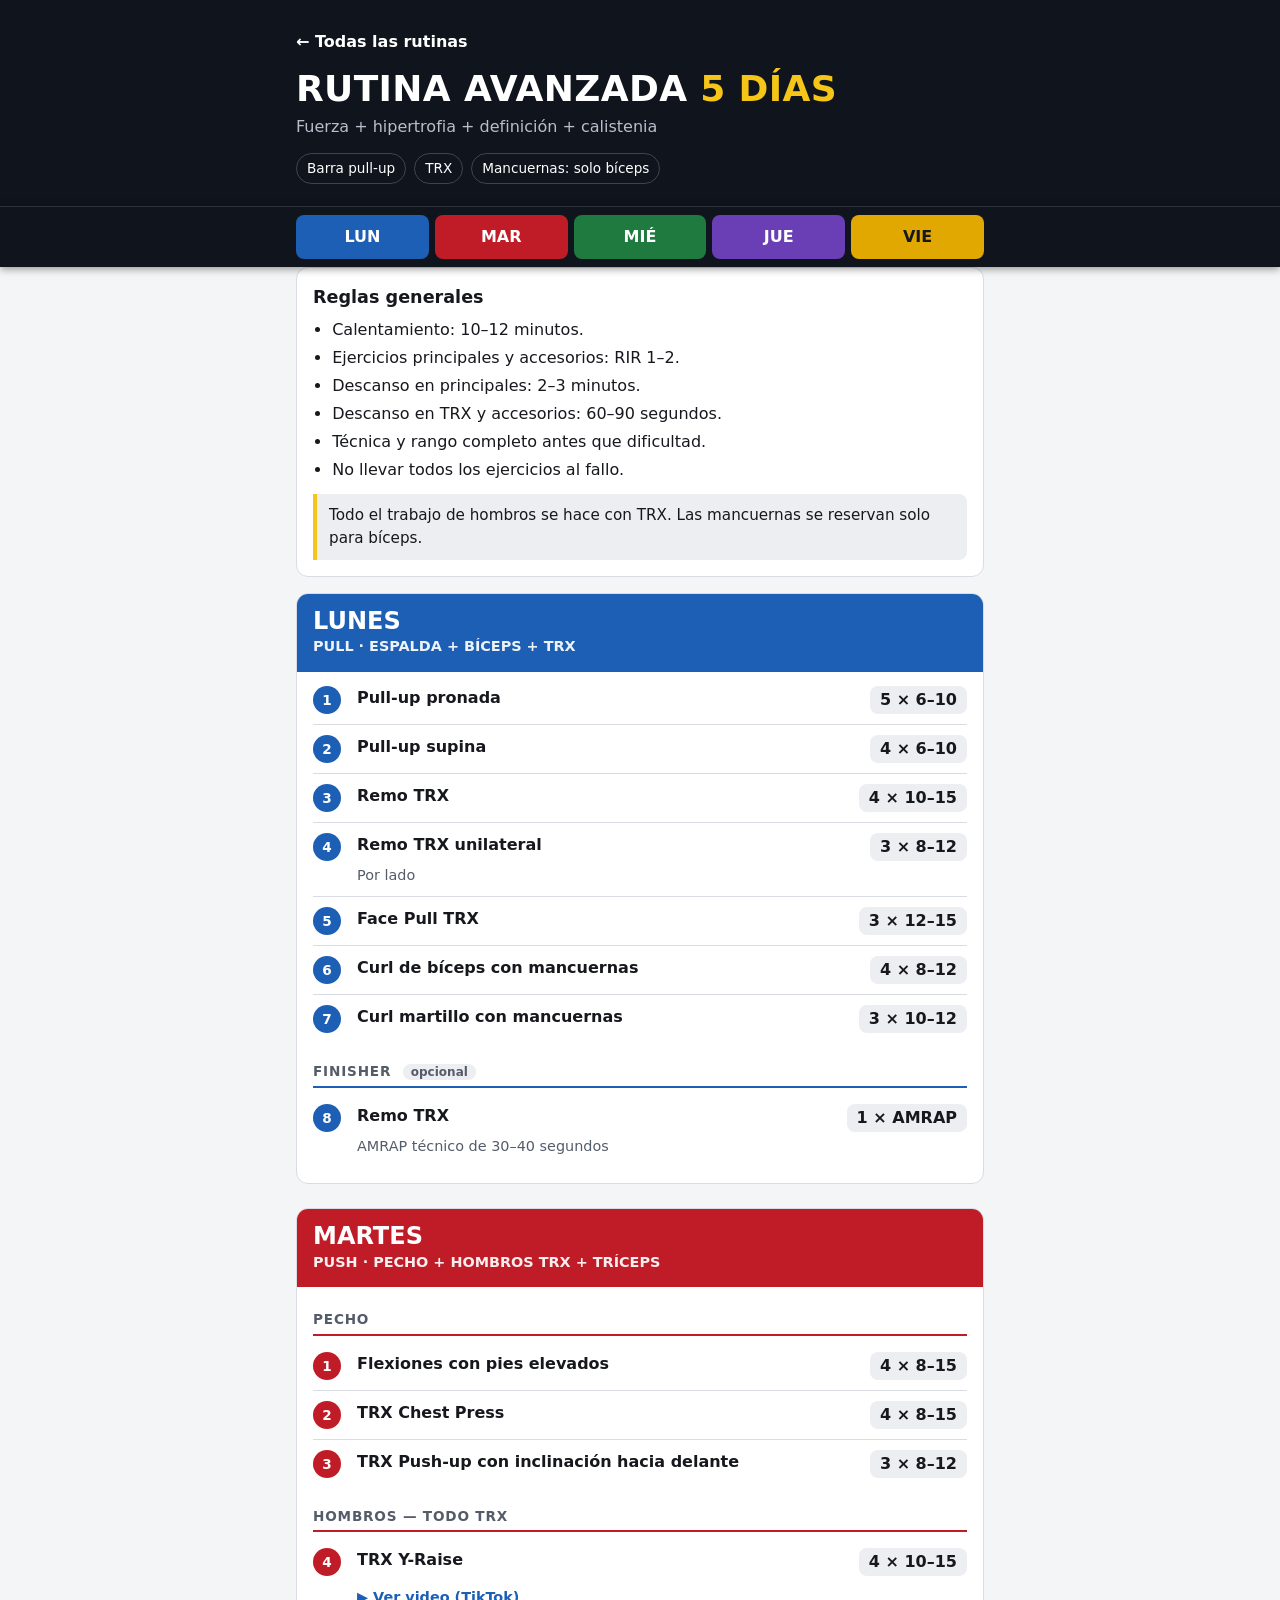
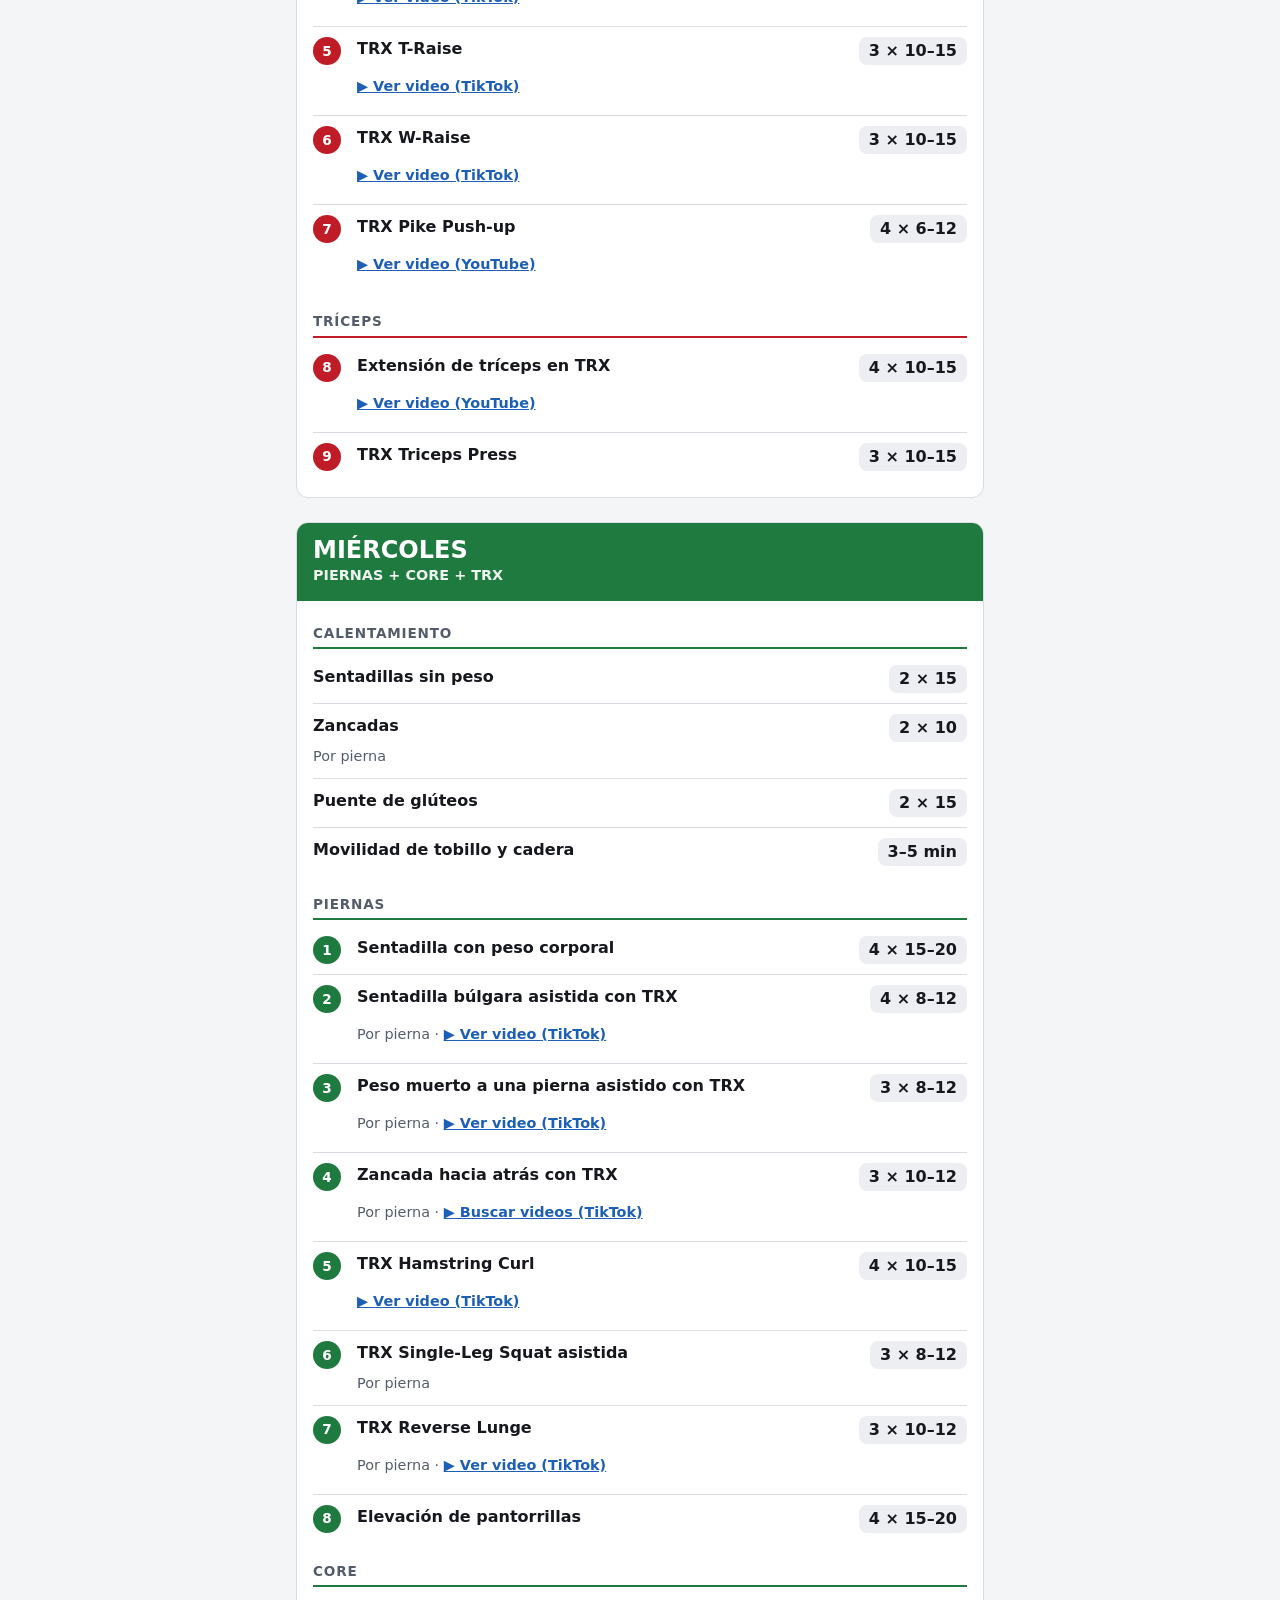
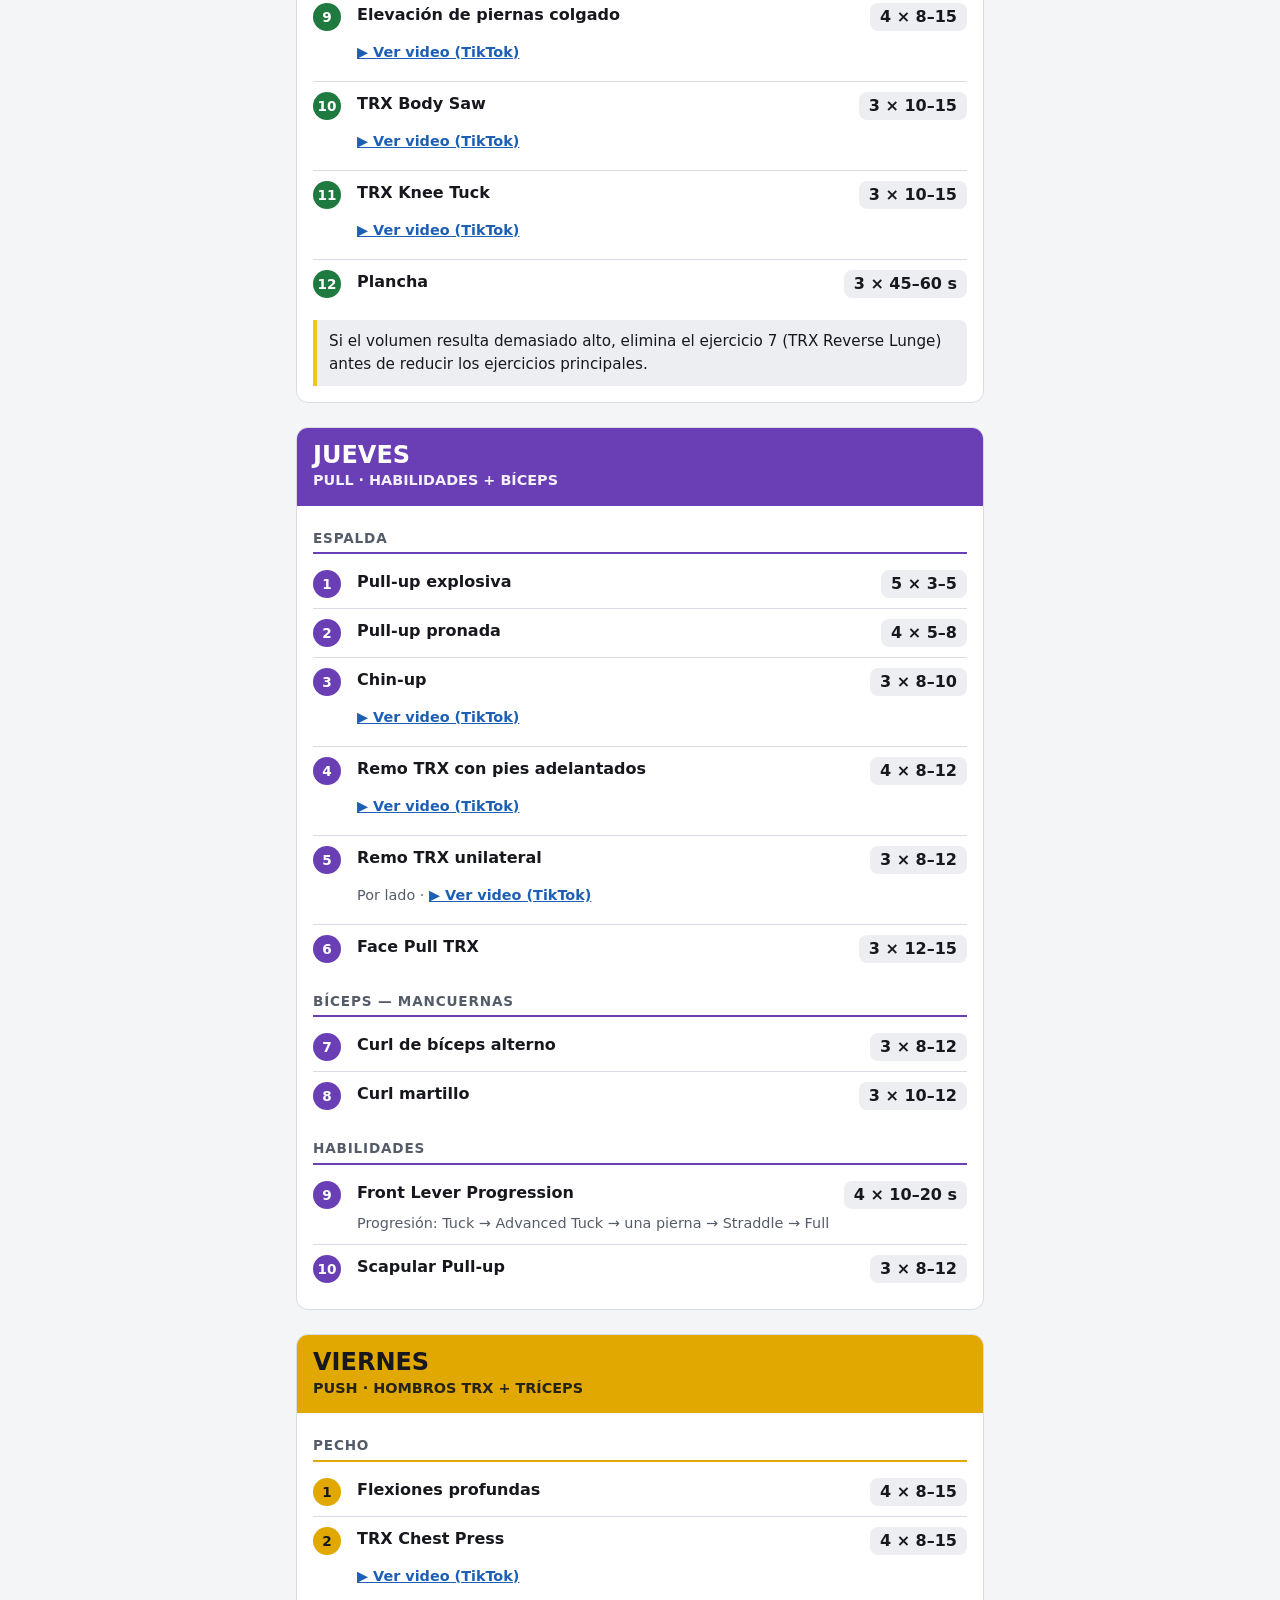
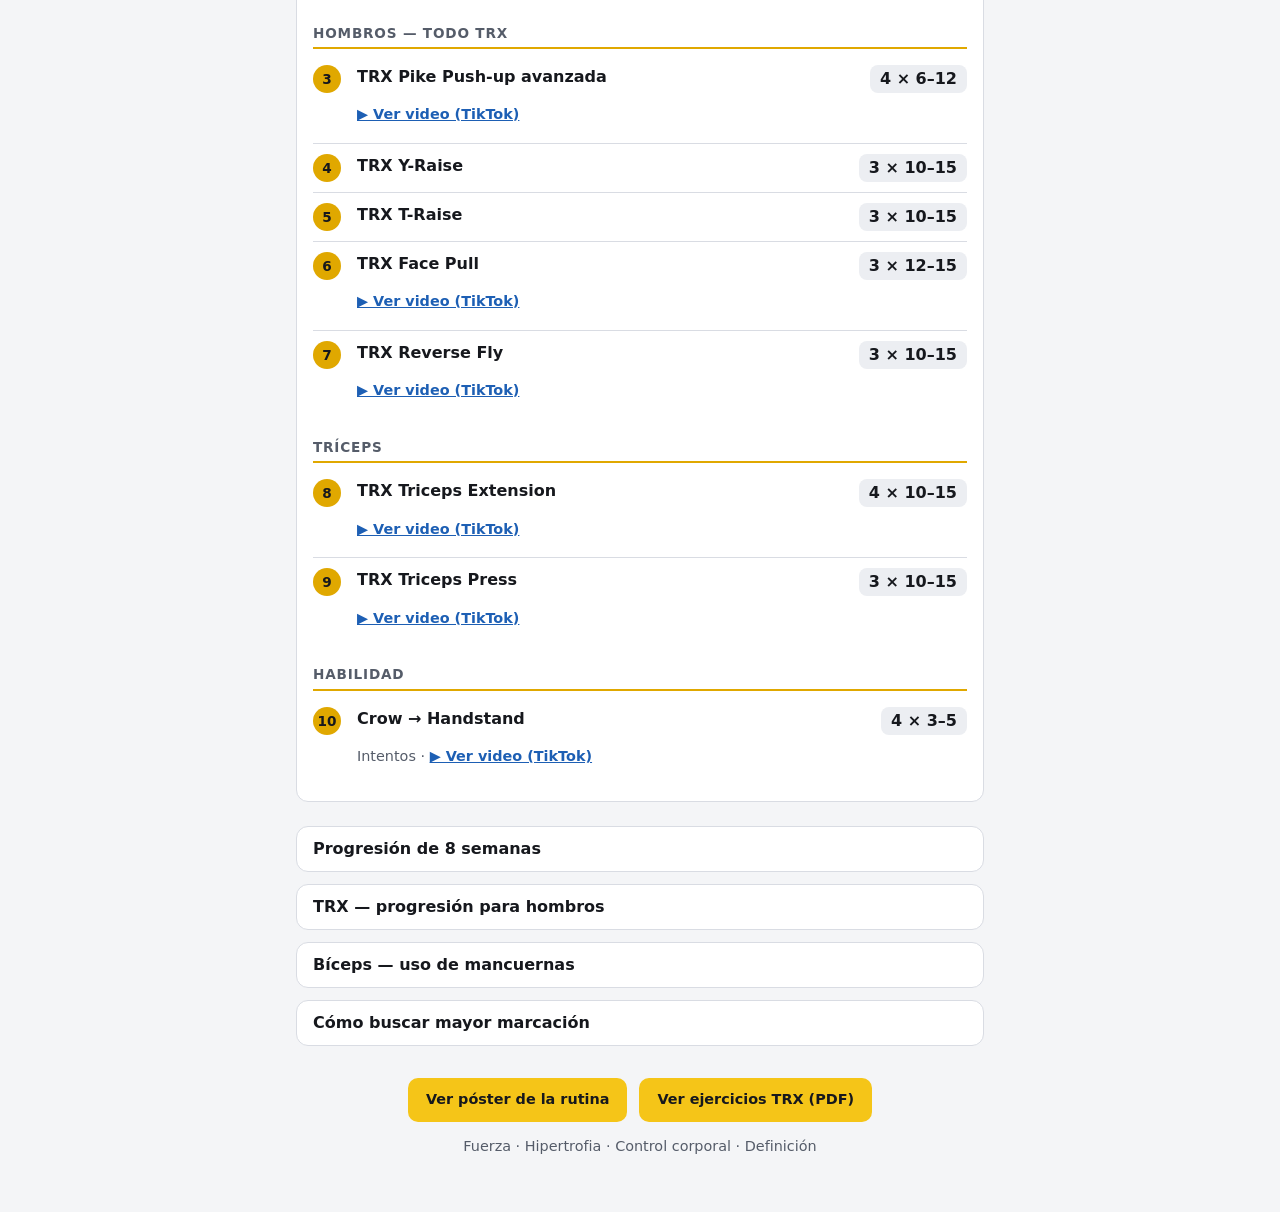
==== commit 4781d922: "update" ====
--- a/rutinas/avanzada-5-dias.html
+++ b/rutinas/avanzada-5-dias.html
@@ -296,8 +296,10 @@
 
   <footer class="site-footer">
     <div class="wrap">
-      <a class="btn" href="../img/avanzada-5-dias-poster.webp">Ver póster de la rutina</a>
-      <a class="btn" href="../1-runtina/Ejercicios%20TRX.pdf" target="_blank" rel="noopener noreferrer">Ver ejercicios TRX (PDF)</a>
+      <div class="footer-actions">
+        <a class="btn" href="../img/avanzada-5-dias-poster.webp">Ver póster de la rutina</a>
+        <a class="btn" href="../1-runtina/Ejercicios%20TRX.pdf" target="_blank" rel="noopener noreferrer">Ver ejercicios TRX (PDF)</a>
+      </div>
       <p>Fuerza · Hipertrofia · Control corporal · Definición</p>
     </div>
   </footer>
--- a/css/styles.css
+++ b/css/styles.css
@@ -490,6 +490,13 @@
   text-align: center;
 }
 
+.footer-actions {
+  display: flex;
+  flex-wrap: wrap;
+  justify-content: center;
+  gap: 12px;
+}
+
 .btn {
   display: inline-flex;
   align-items: center;
